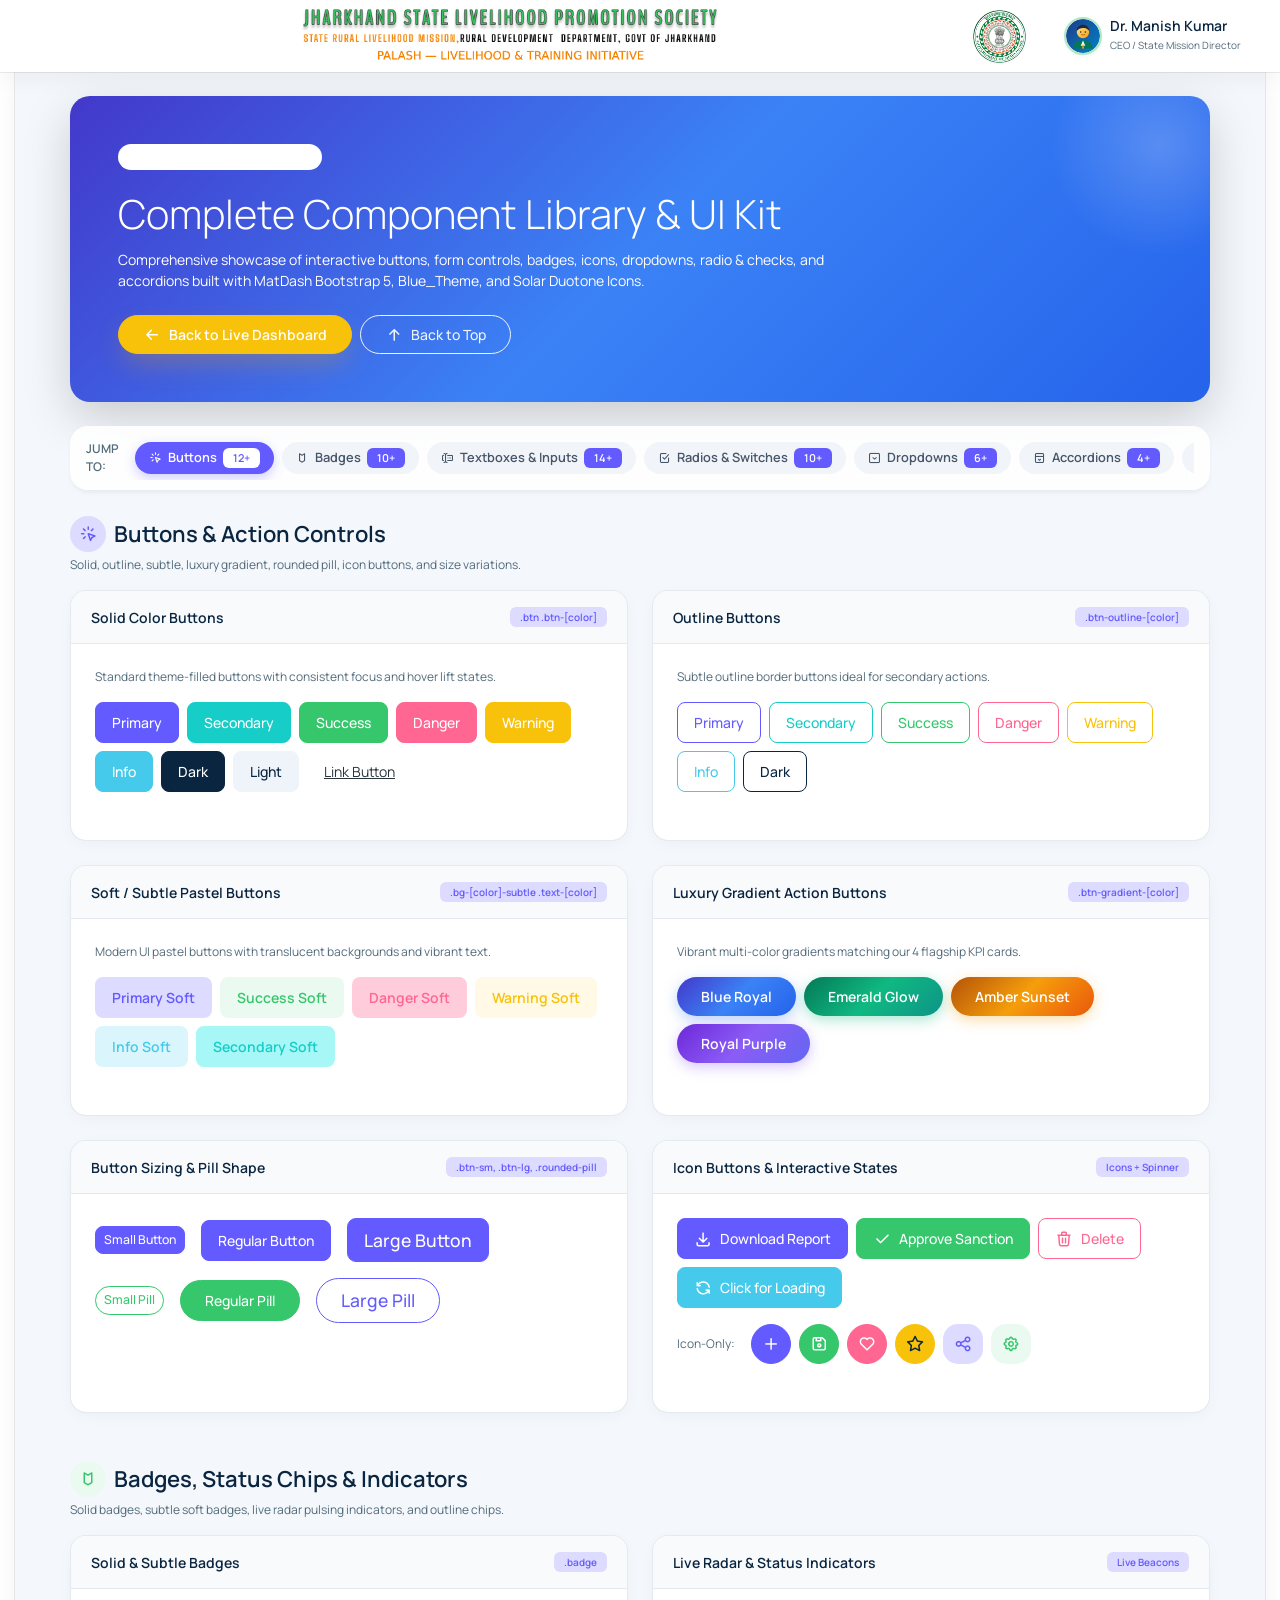
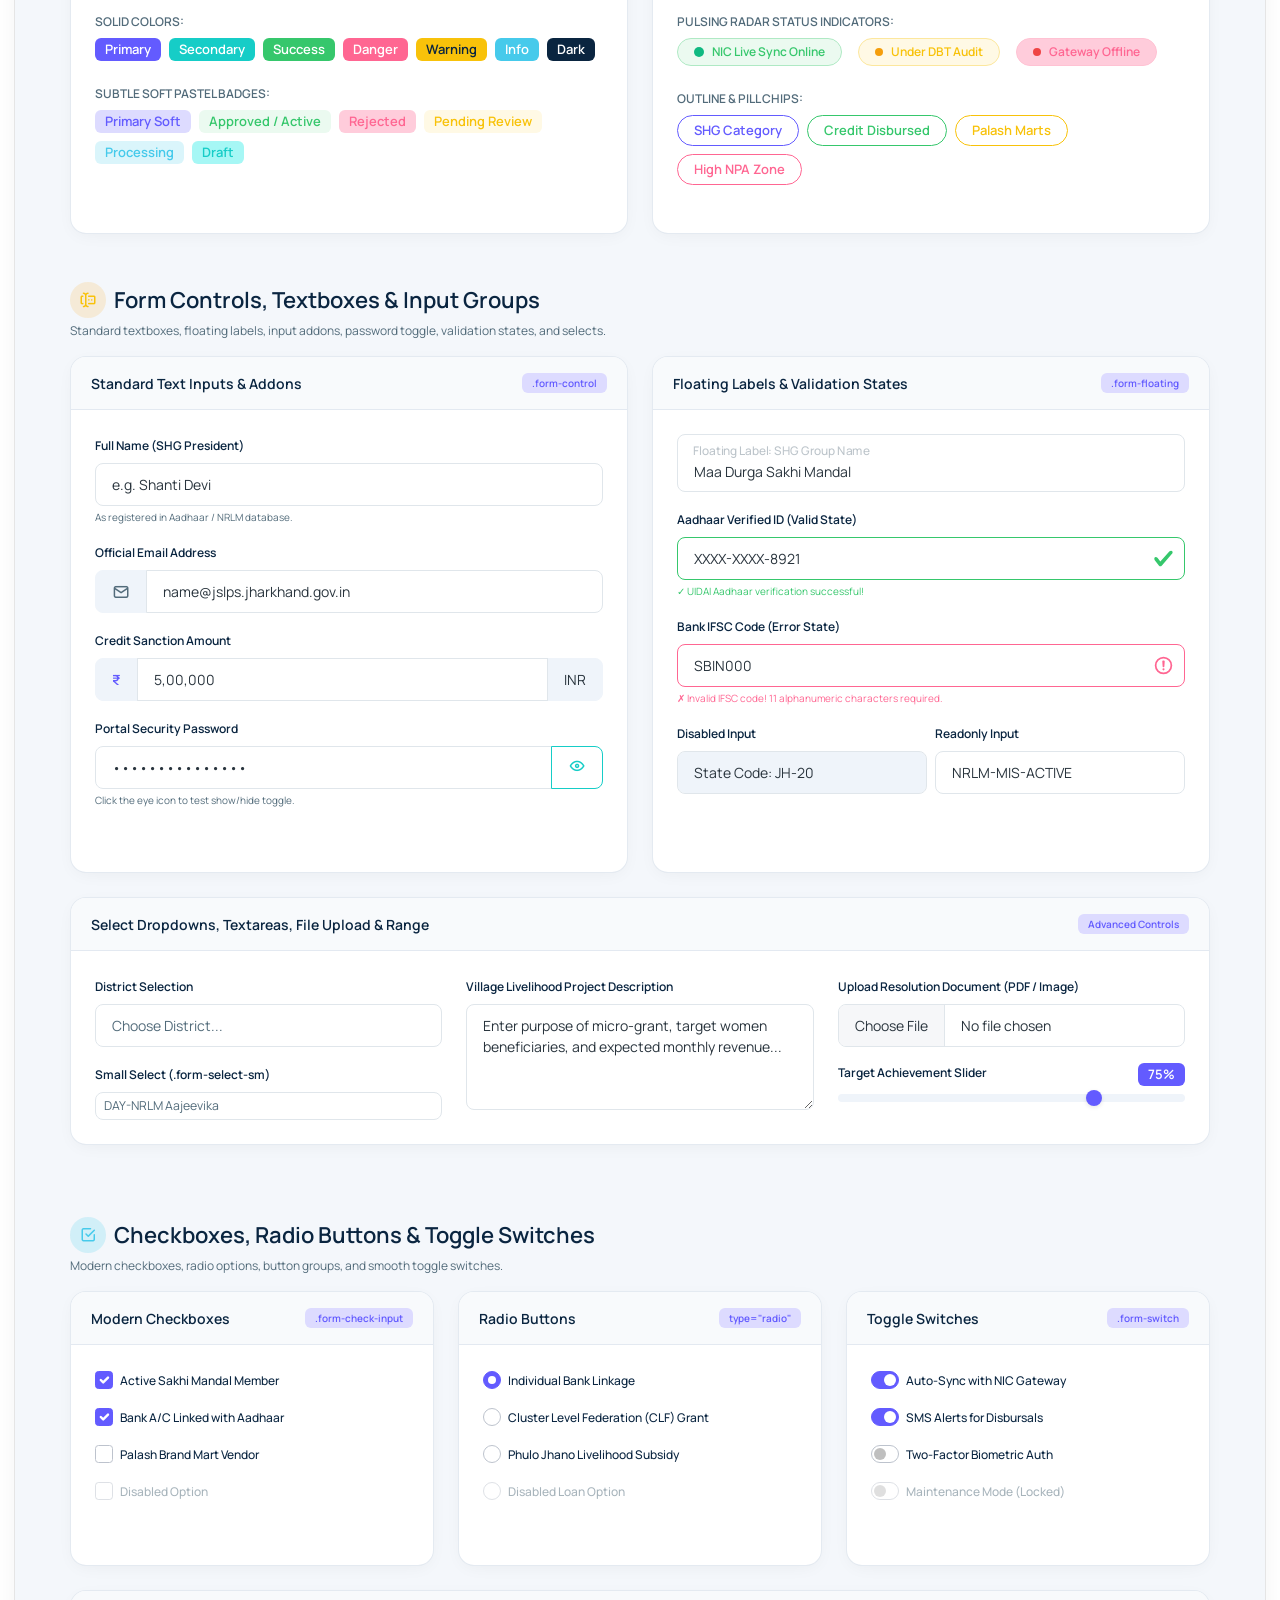
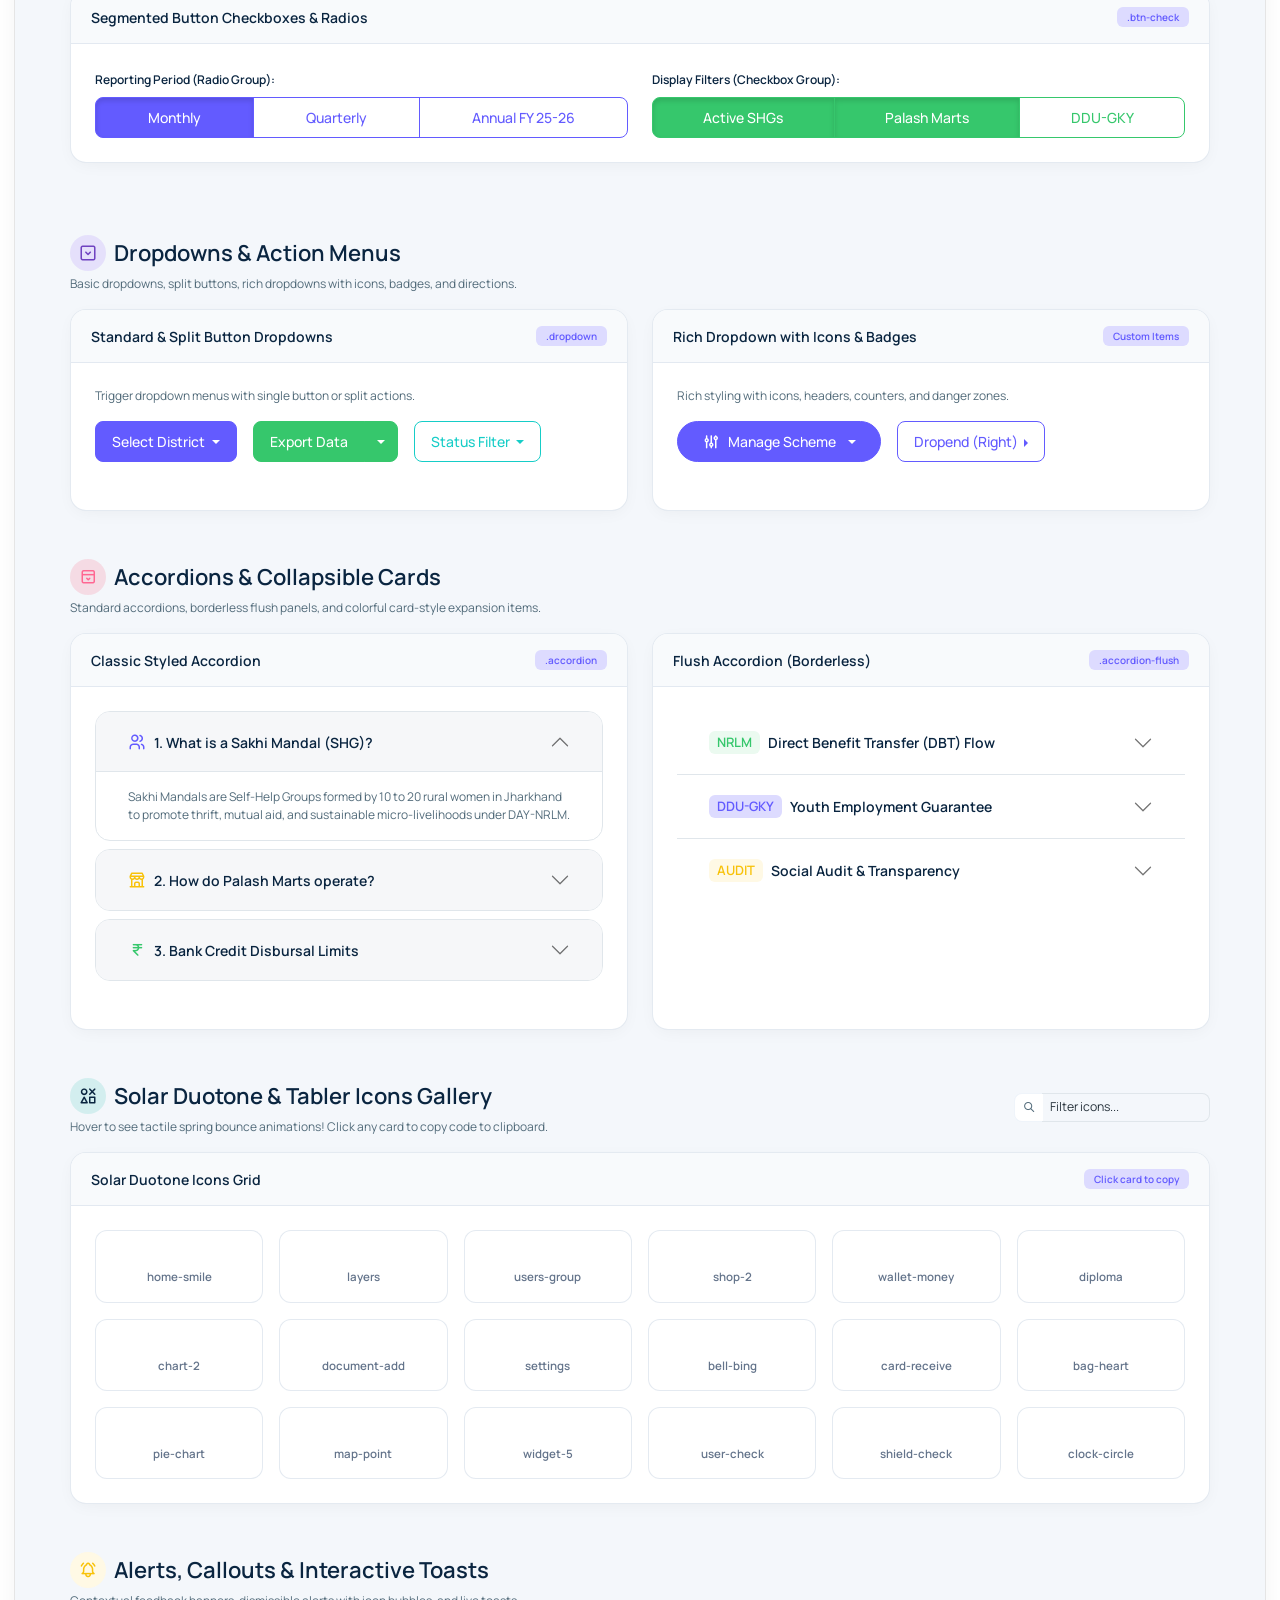
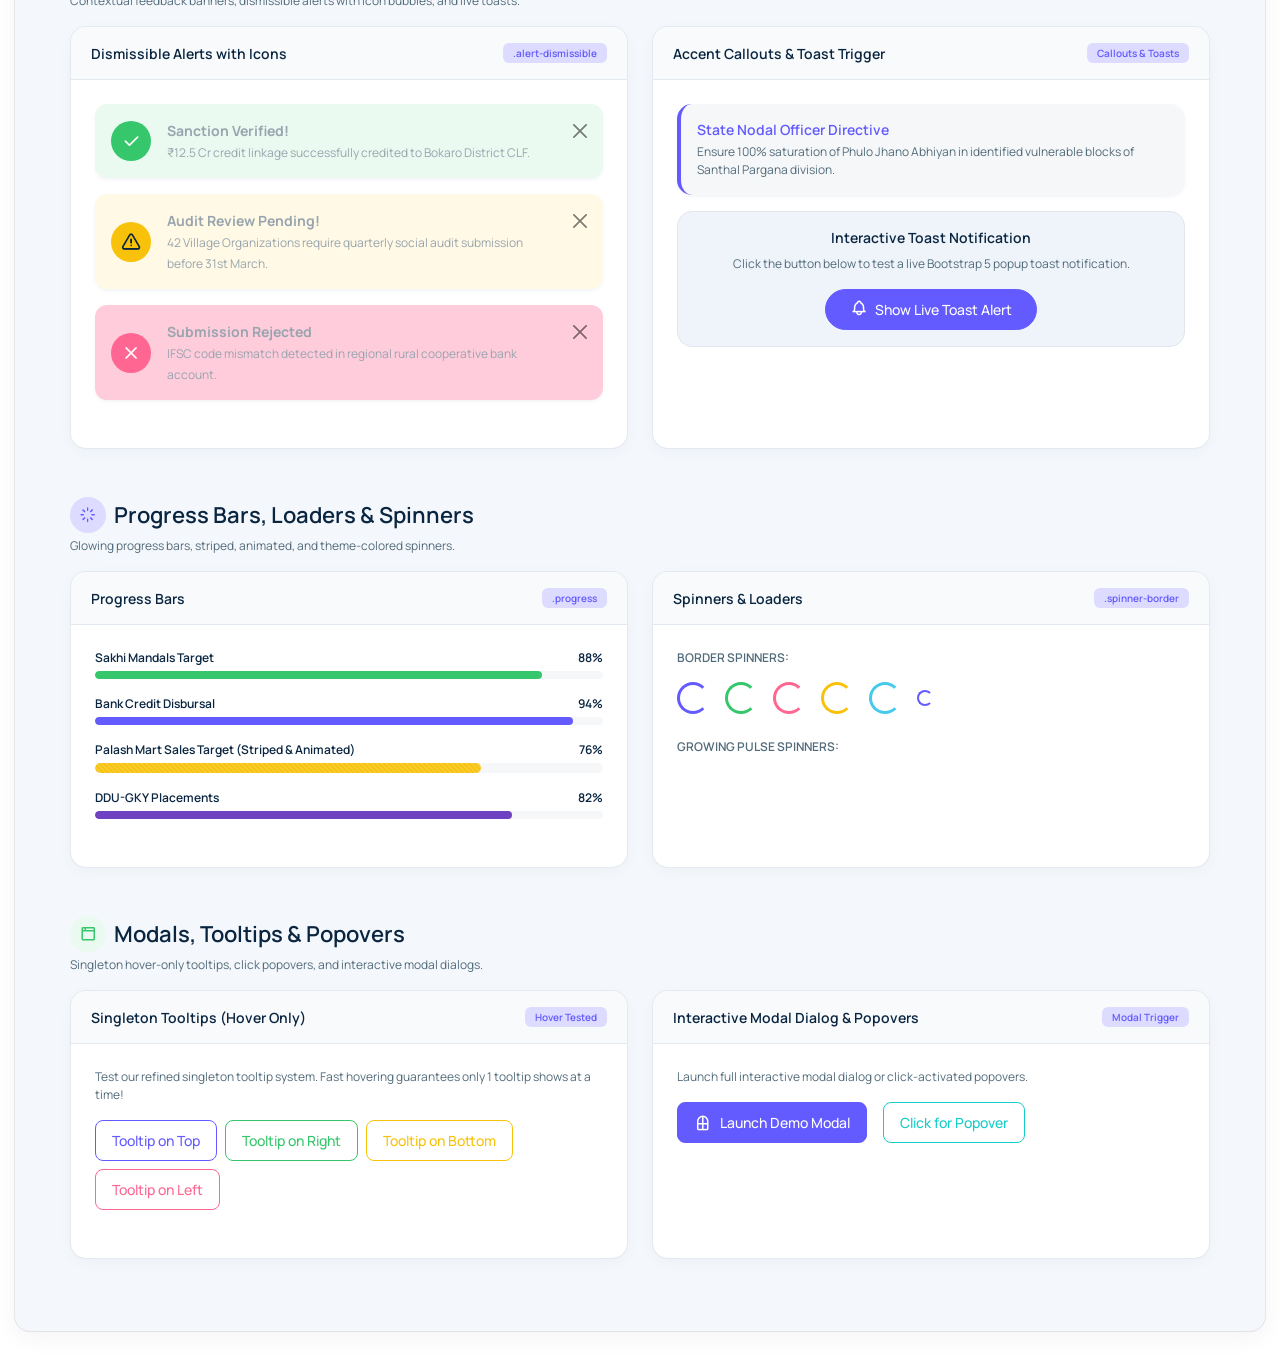
==== uiKit.html @ 3d1a6e76 "My Dashboard Design" ====
<!DOCTYPE html>
<html lang="en" dir="ltr" data-bs-theme="light" data-color-theme="Blue_Theme" data-layout="vertical"
  data-boxed-layout="boxed" data-card="shadow">

<head>
  <!-- Required meta tags -->
  <meta charset="UTF-8" />
  <meta http-equiv="X-UA-Compatible" content="IE=edge" />
  <meta name="viewport" content="width=device-width, initial-scale=1.0" />
  <title>JSLPS - UI Kit & Design System | Govt of Jharkhand</title>

  <!-- Favicon icon-->
  <link rel="shortcut icon" type="image/svg+xml" href="assets/images/logos/logo-icon.svg" />
  <link rel="icon" type="image/svg+xml" href="assets/images/logos/logo-icon.svg" />

  <!-- Core Css & Fonts -->
  <link rel="stylesheet" href="assets/css/styles.css" />
  <link rel="stylesheet" href="assets/css/tabler-icons.min.css" />
  <!-- Custom Animations and Advanced Shadow System -->
  <link rel="stylesheet" href="assets/css/custom-animations.css" />

  <style>
    /* In-page styling polish */
    .brand-logo img {
      max-height: 65px;
      transition: transform 0.3s ease;
    }

    .brand-logo:hover img {
      transform: scale(1.03);
    }

    .card {
      transition: transform 0.28s ease, box-shadow 0.28s ease;
    }

    .avatar-sm {
      width: 38px;
      height: 38px;
      border-radius: 50%;
      object-fit: cover;
    }

    .pulse-glow-green {
      box-shadow: 0 0 15px rgba(16, 185, 129, 0.4);
    }

    /* UI Kit Specific Enhancements */
    .uikit-nav-pill {
      font-size: 0.8rem;
      font-weight: 600;
      padding: 6px 14px;
      border-radius: 20px;
      color: #475569;
      background: #f1f5f9;
      text-decoration: none;
      transition: all 0.22s ease;
      display: inline-flex;
      align-items: center;
      gap: 6px;
      white-space: nowrap;
    }

    .uikit-nav-pill:hover,
    .uikit-nav-pill.active {
      background: var(--bs-primary, #635bff);
      color: #ffffff !important;
      box-shadow: 0 4px 12px rgba(99, 91, 255, 0.3);
    }

    .uikit-nav-pill .badge {
      font-size: 0.68rem;
    }

    .ui-example-card {
      border: 1px solid rgba(226, 232, 240, 0.9);
      border-radius: 16px;
      background: #ffffff;
      box-shadow: 0 4px 18px -4px rgba(15, 23, 42, 0.05);
      margin-bottom: 24px;
      overflow: hidden;
    }

    .ui-example-header {
      padding: 16px 20px;
      background: #f8fafc;
      border-bottom: 1px solid rgba(226, 232, 240, 0.9);
      display: flex;
      align-items: center;
      justify-content: space-between;
    }

    .ui-example-body {
      padding: 24px;
    }

    .ui-preview-box {
      background: #f8fafc;
      border: 1px dashed rgba(203, 213, 225, 0.9);
      border-radius: 12px;
      padding: 20px;
      margin-bottom: 16px;
    }

    .icon-card {
      padding: 16px 12px;
      border-radius: 12px;
      border: 1px solid rgba(226, 232, 240, 0.9);
      background: #ffffff;
      text-align: center;
      transition: all 0.25s ease;
      cursor: pointer;
    }

    .icon-card:hover {
      border-color: var(--bs-primary, #635bff);
      transform: translateY(-3px);
      box-shadow: 0 8px 18px -4px rgba(99, 91, 255, 0.18);
    }

    .icon-card iconify-icon,
    .icon-card i {
      font-size: 28px;
      display: inline-block;
      margin-bottom: 8px;
    }

    .icon-card .icon-title {
      font-size: 0.72rem;
      font-weight: 600;
      color: #64748b;
      white-space: nowrap;
      overflow: hidden;
      text-overflow: ellipsis;
    }

    .round-36 {
      width: 36px;
      height: 36px;
    }

    .round-40 {
      width: 40px;
      height: 40px;
    }

    .round-48 {
      width: 48px;
      height: 48px;
    }

    .sticky-uikit-nav {
      position: sticky;
      top: 70px;
      z-index: 95;
      background: rgba(255, 255, 255, 0.88);
      backdrop-filter: blur(12px);
      -webkit-backdrop-filter: blur(12px);
      padding: 10px 0;
      border-bottom: 1px solid rgba(226, 232, 240, 0.8);
      margin-bottom: 25px;
    }

    .btn-gradient-blue {
      background: linear-gradient(135deg, #4338ca 0%, #3b82f6 50%, #2563eb 100%) !important;
      color: #fff !important;
      border: none !important;
      box-shadow: 0 4px 14px rgba(59, 130, 246, 0.35);
    }

    .btn-gradient-blue:hover {
      box-shadow: 0 6px 18px rgba(59, 130, 246, 0.5);
      color: #fff !important;
    }

    .btn-gradient-emerald {
      background: linear-gradient(135deg, #047857 0%, #10b981 50%, #0d9488 100%) !important;
      color: #fff !important;
      border: none !important;
      box-shadow: 0 4px 14px rgba(16, 185, 129, 0.35);
    }

    .btn-gradient-emerald:hover {
      box-shadow: 0 6px 18px rgba(16, 185, 129, 0.5);
      color: #fff !important;
    }

    .btn-gradient-amber {
      background: linear-gradient(135deg, #b45309 0%, #f59e0b 50%, #ea580c 100%) !important;
      color: #fff !important;
      border: none !important;
      box-shadow: 0 4px 14px rgba(245, 158, 11, 0.35);
    }

    .btn-gradient-amber:hover {
      box-shadow: 0 6px 18px rgba(245, 158, 11, 0.5);
      color: #fff !important;
    }

    .btn-gradient-purple {
      background: linear-gradient(135deg, #6d28d9 0%, #8b5cf6 50%, #6366f1 100%) !important;
      color: #fff !important;
      border: none !important;
      box-shadow: 0 4px 14px rgba(139, 92, 246, 0.35);
    }

    .btn-gradient-purple:hover {
      box-shadow: 0 6px 18px rgba(139, 92, 246, 0.5);
      color: #fff !important;
    }
  </style>
</head>

<body>
  <!-- Preloader -->
  <div class="preloader">
    <div class="d-flex flex-column align-items-center justify-content-center h-100">
      <img src="assets/images/logos/logo-icon.svg" alt="JSLPS Loader" width="64" height="64" class="float-icon mb-3" />
      <div class="spinner-border text-success" role="status" style="width: 2.5rem; height: 2.5rem;">
        <span class="visually-hidden">Loading JSLPS UI Kit...</span>
      </div>
      <h6 class="mt-3 fw-bold text-dark letter-spacing-1">JSLPS UI Design System</h6>
      <span class="fs-2 text-muted">Jharkhand State Livelihood Promotion Society</span>
    </div>
  </div>

  <div id="main-wrapper">
    <!-- =============================================== -->
    <!-- Sidebar Start -->
    <!-- =============================================== -->
    <aside class="side-mini-panel with-vertical">
      <div>
        <!-- Start Vertical Layout Sidebar -->
        <div class="iconbar">
          <div>
            <div class="mini-nav">
              <div class="brand-logo d-flex align-items-center justify-content-center">
                <a class="nav-link sidebartoggler" id="headerCollapse" href="javascript:void(0)" title="Toggle Sidebar">
                  <iconify-icon icon="solar:hamburger-menu-line-duotone" class="fs-7 text-primary"></iconify-icon>
                </a>
              </div>
              <ul class="mini-nav-ul" data-simplebar>
                <!-- Dashboards -->
                <li class="mini-nav-item selected" id="mini-1">
                  <a href="javascript:void(0)" data-bs-toggle="tooltip" data-bs-trigger="hover" data-bs-container="body"
                    data-bs-delay='{"show":120,"hide":0}' data-bs-custom-class="custom-tooltip"
                    data-bs-placement="right" data-bs-title="Dashboards & UI Kit">
                    <iconify-icon icon="solar:layers-line-duotone" class="fs-7"></iconify-icon>
                  </a>
                </li>
                <!-- Sakhi Mandal / SHG -->
                <li class="mini-nav-item" id="mini-2">
                  <a href="javascript:void(0)" data-bs-toggle="tooltip" data-bs-trigger="hover" data-bs-container="body"
                    data-bs-delay='{"show":120,"hide":0}' data-bs-custom-class="custom-tooltip"
                    data-bs-placement="right" data-bs-title="Sakhi Mandal & SHGs">
                    <iconify-icon icon="solar:users-group-rounded-line-duotone" class="fs-7"></iconify-icon>
                  </a>
                </li>
                <!-- Livelihoods & Palash -->
                <li class="mini-nav-item" id="mini-3">
                  <a href="javascript:void(0)" data-bs-toggle="tooltip" data-bs-trigger="hover" data-bs-container="body"
                    data-bs-delay='{"show":120,"hide":0}' data-bs-custom-class="custom-tooltip"
                    data-bs-placement="right" data-bs-title="Palash Brand & Enterprise">
                    <iconify-icon icon="solar:shop-2-line-duotone" class="fs-7"></iconify-icon>
                  </a>
                </li>
                <!-- Financial Inclusion & Credit -->
                <li class="mini-nav-item" id="mini-4">
                  <a href="javascript:void(0)" data-bs-toggle="tooltip" data-bs-trigger="hover" data-bs-container="body"
                    data-bs-delay='{"show":120,"hide":0}' data-bs-custom-class="custom-tooltip"
                    data-bs-placement="right" data-bs-title="Micro-Credit & Banking">
                    <iconify-icon icon="solar:wallet-money-line-duotone" class="fs-7"></iconify-icon>
                  </a>
                </li>
                <li>
                  <span class="sidebar-divider lg"></span>
                </li>
                <!-- DDU-GKY Skill Mission -->
                <li class="mini-nav-item" id="mini-5">
                  <a href="javascript:void(0)" data-bs-toggle="tooltip" data-bs-trigger="hover" data-bs-container="body"
                    data-bs-delay='{"show":120,"hide":0}' data-bs-custom-class="custom-tooltip"
                    data-bs-placement="right" data-bs-title="DDU-GKY Skills">
                    <iconify-icon icon="solar:diploma-line-duotone" class="fs-7"></iconify-icon>
                  </a>
                </li>
                <!-- District Analytics -->
                <li class="mini-nav-item" id="mini-6">
                  <a href="javascript:void(0)" data-bs-toggle="tooltip" data-bs-trigger="hover" data-bs-container="body"
                    data-bs-delay='{"show":120,"hide":0}' data-bs-custom-class="custom-tooltip"
                    data-bs-placement="right" data-bs-title="District Analytics">
                    <iconify-icon icon="solar:chart-2-line-duotone" class="fs-7"></iconify-icon>
                  </a>
                </li>
                <!-- Beneficiary Forms -->
                <li class="mini-nav-item" id="mini-7">
                  <a href="javascript:void(0)" data-bs-toggle="tooltip" data-bs-trigger="hover" data-bs-container="body"
                    data-bs-delay='{"show":120,"hide":0}' data-bs-custom-class="custom-tooltip"
                    data-bs-placement="right" data-bs-title="Registrations & Forms">
                    <iconify-icon icon="solar:document-add-line-duotone" class="fs-7"></iconify-icon>
                  </a>
                </li>
                <li>
                  <span class="sidebar-divider lg"></span>
                </li>
                <!-- Settings & Customizer -->
                <li class="mini-nav-item" id="mini-8">
                  <a href="javascript:void(0)" data-bs-toggle="tooltip" data-bs-trigger="hover" data-bs-container="body"
                    data-bs-delay='{"show":120,"hide":0}' data-bs-custom-class="custom-tooltip"
                    data-bs-placement="right" data-bs-title="Appearance Settings" data-bs-target="#offcanvasExample"
                    onclick="const bsOffcanvas = new bootstrap.Offcanvas(document.getElementById('offcanvasExample')); bsOffcanvas.show();">
                    <iconify-icon icon="solar:settings-line-duotone" class="fs-7 text-warning"></iconify-icon>
                  </a>
                </li>
              </ul>
            </div>

            <!-- Submenu Accordion Panel -->
            <div class="sidebarmenu">
              <div class="brand-logo d-flex align-items-center nav-logo ps-4">
                <a href="dashboard.html" class="text-nowrap logo-img d-flex align-items-center gap-2">
                  <img src="assets/images/logos/palash-logo.webp" alt="Palash Jharkhand Logo"
                    style="height: 65px; object-fit: contain;" />
                </a>
              </div>

              <!-- Menu 1: Dashboards & UI Kit -->
              <nav class="sidebar-nav d-block" id="menu-right-mini-1" data-simplebar>
                <ul class="sidebar-menu" id="sidebarnav">
                  <li class="nav-small-cap">
                    <span class="hide-menu">JSLPS Dashboards</span>
                  </li>
                  <li class="sidebar-item">
                    <a class="sidebar-link" href="dashboard.html" aria-expanded="false">
                      <iconify-icon icon="solar:home-smile-angle-line-duotone"
                        class="fs-6 me-2 menu-icon-indigo"></iconify-icon>
                      <span class="hide-menu">State Overview</span>
                    </a>
                  </li>
                  <li class="sidebar-item">
                    <a class="sidebar-link active" href="uiKit.html" aria-expanded="false">
                      <iconify-icon icon="solar:widget-5-line-duotone"
                        class="fs-6 me-2 menu-icon-purple"></iconify-icon>
                      <span class="hide-menu">UI Kit & Components</span>
                    </a>
                  </li>
                  <li><span class="sidebar-divider"></span></li>
                  <li class="nav-small-cap"><span class="hide-menu">UI Kit Sections</span></li>
                  <li class="sidebar-item"><a class="sidebar-link" href="#ui-buttons"><i
                        class="ti ti-click me-2 fs-5 menu-icon-indigo"></i>Buttons & Actions</a></li>
                  <li class="sidebar-item"><a class="sidebar-link" href="#ui-badges"><i
                        class="ti ti-badge me-2 fs-5 menu-icon-emerald"></i>Badges & Chips</a></li>
                  <li class="sidebar-item"><a class="sidebar-link" href="#ui-forms"><i
                        class="ti ti-forms me-2 fs-5 menu-icon-amber"></i>Form Controls & Inputs</a></li>
                  <li class="sidebar-item"><a class="sidebar-link" href="#ui-checks"><i
                        class="ti ti-checkbox me-2 fs-5 menu-icon-cyan"></i>Radios & Checkboxes</a></li>
                  <li class="sidebar-item"><a class="sidebar-link" href="#ui-dropdowns"><i
                        class="ti ti-select me-2 fs-5 menu-icon-purple"></i>Dropdowns & Menus</a></li>
                  <li class="sidebar-item"><a class="sidebar-link" href="#ui-accordions"><i
                        class="ti ti-layout-navbar-expand me-2 fs-5 menu-icon-rose"></i>Accordions & Collapse</a></li>
                  <li class="sidebar-item"><a class="sidebar-link" href="#ui-icons"><i
                        class="ti ti-icons me-2 fs-5 menu-icon-teal"></i>Solar & Tabler Icons</a></li>
                  <li class="sidebar-item"><a class="sidebar-link" href="#ui-alerts"><i
                        class="ti ti-bell-ringing me-2 fs-5 menu-icon-orange"></i>Alerts & Modals</a></li>
                </ul>
              </nav>

              <!-- Menu 2: Sakhi Mandal -->
              <nav class="sidebar-nav" id="menu-right-mini-2" data-simplebar>
                <ul class="sidebar-menu">
                  <li class="nav-small-cap"><span class="hide-menu">Sakhi Mandal (SHG)</span></li>
                  <li class="sidebar-item"><a class="sidebar-link" href="dashboard.html"><i
                        class="ti ti-users me-2 fs-5 menu-icon-emerald"></i>SHG Directory</a></li>
                  <li class="sidebar-item"><a class="sidebar-link" href="dashboard.html"><i
                        class="ti ti-building-community me-2 fs-5 menu-icon-indigo"></i>Village Org (VO)</a></li>
                  <li class="sidebar-item"><a class="sidebar-link" href="dashboard.html"><i
                        class="ti ti-sitemap me-2 fs-5 menu-icon-purple"></i>Cluster Fed (CLF)</a></li>
                </ul>
              </nav>

              <!-- Menu 3: Palash Brand -->
              <nav class="sidebar-nav" id="menu-right-mini-3" data-simplebar>
                <ul class="sidebar-menu">
                  <li class="nav-small-cap"><span class="hide-menu">Palash Brand</span></li>
                  <li class="sidebar-item"><a class="sidebar-link" href="dashboard.html"><i
                        class="ti ti-building-store me-2 fs-5 menu-icon-amber"></i>Store Outlets</a></li>
                  <li class="sidebar-item"><a class="sidebar-link" href="dashboard.html"><i
                        class="ti ti-box-seam me-2 fs-5 menu-icon-orange"></i>Product Catalog</a></li>
                </ul>
              </nav>

              <!-- Menu 4: Financial Inclusion -->
              <nav class="sidebar-nav" id="menu-right-mini-4" data-simplebar>
                <ul class="sidebar-menu">
                  <li class="nav-small-cap"><span class="hide-menu">Credit Linkage</span></li>
                  <li class="sidebar-item"><a class="sidebar-link" href="dashboard.html"><i
                        class="ti ti-receipt-2 me-2 fs-5 menu-icon-cyan"></i>Sanction Orders</a></li>
                  <li class="sidebar-item"><a class="sidebar-link" href="dashboard.html"><i
                        class="ti ti-arrows-diff me-2 fs-5 menu-icon-purple"></i>Bank Reconciliation</a></li>
                </ul>
              </nav>

              <!-- Menu 5: Skills -->
              <nav class="sidebar-nav" id="menu-right-mini-5" data-simplebar>
                <ul class="sidebar-menu">
                  <li class="nav-small-cap"><span class="hide-menu">DDU-GKY Skills</span></li>
                  <li class="sidebar-item"><a class="sidebar-link" href="dashboard.html"><i
                        class="ti ti-school me-2 fs-5 menu-icon-purple"></i>Training Centers</a></li>
                  <li class="sidebar-item"><a class="sidebar-link" href="dashboard.html"><i
                        class="ti ti-briefcase me-2 fs-5 menu-icon-emerald"></i>Youth Placements</a></li>
                </ul>
              </nav>

              <!-- Menu 6: District Analytics -->
              <nav class="sidebar-nav" id="menu-right-mini-6" data-simplebar>
                <ul class="sidebar-menu">
                  <li class="nav-small-cap"><span class="hide-menu">Districts & GIS</span></li>
                  <li class="sidebar-item"><a class="sidebar-link" href="dashboard.html"><i
                        class="ti ti-map-2 me-2 fs-5 menu-icon-rose"></i>District Heatmap</a></li>
                  <li class="sidebar-item"><a class="sidebar-link" href="dashboard.html"><i
                        class="ti ti-chart-dots me-2 fs-5 menu-icon-indigo"></i>Ranking Index</a></li>
                </ul>
              </nav>

              <!-- Menu 7: Forms -->
              <nav class="sidebar-nav" id="menu-right-mini-7" data-simplebar>
                <ul class="sidebar-menu">
                  <li class="nav-small-cap"><span class="hide-menu">Beneficiary Forms</span></li>
                  <li class="sidebar-item"><a class="sidebar-link" href="dashboard.html"><i
                        class="ti ti-user-plus me-2 fs-5 menu-icon-teal"></i>New SHG Entry</a></li>
                  <li class="sidebar-item"><a class="sidebar-link" href="dashboard.html"><i
                        class="ti ti-file-certificate me-2 fs-5 menu-icon-cyan"></i>Subsidy Claim</a></li>
                </ul>
              </nav>
            </div>
          </div>
        </div>
      </div>
    </aside>
    <!-- Sidebar End -->

    <!-- =============================================== -->
    <!-- Page Wrapper -->
    <!-- =============================================== -->
    <div class="page-wrapper">
      <!-- Topbar Header Start -->
      <header class="topbar">
        <div class="with-vertical">
          <nav class="navbar navbar-expand-lg p-0 d-flex align-items-center justify-content-between w-100">
            <!-- Left: Mobile Sidebar Toggler -->
            <ul class="navbar-nav align-items-center flex-row">
              <li class="nav-item d-flex d-xl-none">
                <a class="nav-link nav-icon-hover-bg rounded-circle sidebartoggler" id="headerCollapseMobile"
                  href="javascript:void(0)">
                  <iconify-icon icon="solar:hamburger-menu-line-duotone" class="fs-6"></iconify-icon>
                </a>
              </li>
            </ul>

            <!-- Middle: JSLPS Official Banner Title -->
            <div class="d-flex align-items-center justify-content-center flex-grow-1 px-3 text-center">
              <img src="assets/images/logos/header-title.png"
                alt="Jharkhand State Livelihood Promotion Society - Palash" class="d-none d-md-block"
                style="height: 65px; max-width: 100%; object-fit: contain;" />
              <div class="d-md-none text-center lh-1">
                <span class="fs-3 fw-bold text-success d-block">JSLPS JHARKHAND</span>
                <span class="fs-1 text-muted">Livelihood Promotion Society</span>
              </div>
            </div>

            <!-- Right: Govt of Jharkhand Emblem & User Profile -->
            <ul class="navbar-nav flex-row ms-auto align-items-center gap-3">
              <!-- Government of Jharkhand Emblem -->
              <li class="nav-item d-flex align-items-center gap-2">
                <img src="assets/images/logos/jharkhand-logo.png" alt="Government of Jharkhand" height="65" width="65"
                  style="object-fit: contain;" />
                <div class="d-none d-xxl-block text-start lh-1">
                  <div class="fs-2 fw-bold text-dark">झारखण्ड सरकार</div>
                  <span class="fs-1 text-muted">Govt. of Jharkhand</span>
                </div>
              </li>

              <!-- Profile Dropdown -->
              <li class="nav-item dropdown">
                <a class="nav-link" href="javascript:void(0)" id="profileDrop" data-bs-toggle="dropdown"
                  aria-expanded="false">
                  <div class="d-flex align-items-center gap-2 lh-base">
                    <img src="assets/images/profile/user-1.svg"
                      class="rounded-circle shadow-sm border border-2 border-success-subtle" width="38" height="38"
                      alt="Profile" />
                    <div class="d-none d-lg-block text-start">
                      <div class="fs-3 fw-bold text-dark lh-1">Dr. Manish Kumar</div>
                      <span class="fs-1 text-muted">CEO / State Mission Director</span>
                    </div>
                    <iconify-icon icon="solar:alt-arrow-down-bold" class="fs-2 text-muted"></iconify-icon>
                  </div>
                </a>
                <div
                  class="dropdown-menu profile-dropdown dropdown-menu-end dropdown-menu-animate-up shadow-lg border-0 rounded-4"
                  aria-labelledby="profileDrop" style="min-width: 260px;">
                  <div class="p-3 border-bottom bg-light-subtle rounded-top-4">
                    <div class="d-flex align-items-center gap-3">
                      <img src="assets/images/profile/user-1.svg" class="rounded-circle shadow" width="52" height="52"
                        alt="Avatar" />
                      <div>
                        <h6 class="mb-0 fs-3 fw-bold">Dr. Manish Kumar, IAS</h6>
                        <span class="badge bg-success-subtle text-success fs-1">Nodal Officer</span>
                        <p class="mb-0 fs-1 text-muted">jslps.jharkhand@gov.in</p>
                      </div>
                    </div>
                  </div>
                  <div class="p-2">
                    <a href="dashboard.html" class="dropdown-item py-2 px-3 rounded-2 d-flex align-items-center gap-2">
                      <i class="ti ti-dashboard fs-5 text-primary"></i>
                      <span>State Mission Dashboard</span>
                    </a>
                    <a href="uiKit.html" class="dropdown-item py-2 px-3 rounded-2 d-flex align-items-center gap-2">
                      <i class="ti ti-palette fs-5 text-purple"></i>
                      <span>UI Kit & Components</span>
                    </a>
                    <a href="javascript:void(0)"
                      class="dropdown-item py-2 px-3 rounded-2 d-flex align-items-center gap-2"
                      data-bs-toggle="offcanvas" data-bs-target="#offcanvasExample">
                      <i class="ti ti-adjustments fs-5 text-warning"></i>
                      <span>Theme & Layout Settings</span>
                    </a>
                    <div class="dropdown-divider my-2"></div>
                    <a href="javascript:void(0)"
                      class="dropdown-item py-2 px-3 rounded-2 d-flex align-items-center gap-2 text-danger">
                      <i class="ti ti-logout fs-5"></i>
                      <span>Sign Out of Portal</span>
                    </a>
                  </div>
                </div>
              </li>
            </ul>
          </nav>
        </div>
      </header>
      <!-- Topbar Header End -->

      <!-- =============================================== -->
      <!-- Main Body Container -->
      <!-- =============================================== -->
      <div class="body-wrapper">
        <div class="container-fluid py-4">

          <!-- ------------------------------------------------------------- -->
          <!-- HERO HEADER FOR UI KIT                                        -->
          <!-- ------------------------------------------------------------- -->
          <div class="card bg-primary text-white border-0 shadow-lg mb-4 overflow-hidden position-relative"
            style="background: linear-gradient(135deg, #4338ca 0%, #3b82f6 50%, #2563eb 100%) !important; border-radius: 20px;">
            <div class="position-absolute"
              style="top: -60px; right: -60px; width: 220px; height: 220px; background: radial-gradient(circle, rgba(255,255,255,0.2) 0%, transparent 70%); border-radius: 50%;">
            </div>
            <div class="card-body p-4 p-md-5 position-relative z-1">
              <div class="d-inline-flex align-items-center gap-2 px-3 py-1 bg-white bg-opacity-20 rounded-pill mb-3">
                <i class="ti ti-palette fs-4"></i>
                <span class="fs-2 text-white fw-bold">JSLPS Design System v2.0</span>
              </div>
              <h2 class="display-6 fw-extrabold text-white mb-2">Complete Component Library & UI Kit</h2>
              <p class="fs-3 text-white text-opacity-90 mb-4" style="max-width: 720px;">
                Comprehensive showcase of interactive buttons, form controls, badges, icons, dropdowns, radio & checks,
                and accordions built with MatDash Bootstrap 5, Blue_Theme, and Solar Duotone Icons.
              </p>
              <div class="d-flex flex-wrap gap-2">
                <a href="dashboard.html"
                  class="btn btn-warning fw-bold px-4 py-2 rounded-pill shadow-glow-amber d-flex align-items-center gap-2">
                  <i class="ti ti-arrow-left fs-5"></i>
                  <span>Back to Live Dashboard</span>
                </a>
                <button class="btn btn-outline-light px-4 py-2 rounded-pill d-flex align-items-center gap-2"
                  onclick="window.scrollTo({top: 0, behavior: 'smooth'})">
                  <i class="ti ti-arrow-up fs-5"></i>
                  <span>Back to Top</span>
                </button>
              </div>
            </div>
          </div>

          <!-- ------------------------------------------------------------- -->
          <!-- QUICK JUMP NAVIGATION PILLS (STICKY SUB-BAR)                  -->
          <!-- ------------------------------------------------------------- -->
          <div class="sticky-uikit-nav rounded-4 px-3 shadow-sm">
            <div class="d-flex align-items-center gap-2 overflow-auto py-1" style="scrollbar-width: thin;">
              <span class="fs-2 fw-bold text-muted text-uppercase me-2 d-none d-lg-inline">Jump To:</span>
              <a href="#ui-buttons" class="uikit-nav-pill active"><i class="ti ti-click"></i> Buttons <span
                  class="badge bg-white text-primary">12+</span></a>
              <a href="#ui-badges" class="uikit-nav-pill"><i class="ti ti-badge"></i> Badges <span
                  class="badge bg-primary text-white">10+</span></a>
              <a href="#ui-forms" class="uikit-nav-pill"><i class="ti ti-forms"></i> Textboxes & Inputs <span
                  class="badge bg-primary text-white">14+</span></a>
              <a href="#ui-checks" class="uikit-nav-pill"><i class="ti ti-checkbox"></i> Radios & Switches <span
                  class="badge bg-primary text-white">10+</span></a>
              <a href="#ui-dropdowns" class="uikit-nav-pill"><i class="ti ti-select"></i> Dropdowns <span
                  class="badge bg-primary text-white">6+</span></a>
              <a href="#ui-accordions" class="uikit-nav-pill"><i class="ti ti-layout-navbar-expand"></i> Accordions
                <span class="badge bg-primary text-white">4+</span></a>
              <a href="#ui-icons" class="uikit-nav-pill"><i class="ti ti-icons"></i> Icons Gallery <span
                  class="badge bg-primary text-white">48+</span></a>
              <a href="#ui-alerts" class="uikit-nav-pill"><i class="ti ti-bell-ringing"></i> Alerts & Cards</a>
              <a href="#ui-progress" class="uikit-nav-pill"><i class="ti ti-loader"></i> Progress & Spinners</a>
              <a href="#ui-modals" class="uikit-nav-pill"><i class="ti ti-browser"></i> Modals & Tooltips</a>
            </div>
          </div>

          <!-- ============================================================= -->
          <!-- 1. BUTTONS & ACTIONS SECTION                                  -->
          <!-- ============================================================= -->
          <section id="ui-buttons" class="mb-5">
            <div class="d-flex align-items-center justify-content-between mb-3">
              <div>
                <h4 class="fw-bold text-dark mb-1 d-flex align-items-center gap-2">
                  <span
                    class="round-36 bg-primary-subtle text-primary rounded-circle d-flex align-items-center justify-content-center"><i
                      class="ti ti-click fs-5"></i></span>
                  Buttons & Action Controls
                </h4>
                <p class="fs-2 text-muted mb-0">Solid, outline, subtle, luxury gradient, rounded pill, icon buttons, and
                  size variations.</p>
              </div>
            </div>

            <div class="row g-4">
              <!-- Solid Theme Buttons -->
              <div class="col-lg-6">
                <div class="ui-example-card h-100">
                  <div class="ui-example-header">
                    <h6 class="mb-0 fw-bold fs-3 text-dark">Solid Color Buttons</h6>
                    <span class="badge bg-primary-subtle text-primary fs-1">.btn .btn-[color]</span>
                  </div>
                  <div class="ui-example-body">
                    <p class="fs-2 text-muted mb-3">Standard theme-filled buttons with consistent focus and hover lift
                      states.</p>
                    <div class="d-flex flex-wrap gap-2">
                      <button type="button" class="btn btn-primary">Primary</button>
                      <button type="button" class="btn btn-secondary">Secondary</button>
                      <button type="button" class="btn btn-success">Success</button>
                      <button type="button" class="btn btn-danger">Danger</button>
                      <button type="button" class="btn btn-warning">Warning</button>
                      <button type="button" class="btn btn-info">Info</button>
                      <button type="button" class="btn btn-dark">Dark</button>
                      <button type="button" class="btn btn-light text-dark">Light</button>
                      <button type="button" class="btn btn-link">Link Button</button>
                    </div>
                  </div>
                </div>
              </div>

              <!-- Outline Buttons -->
              <div class="col-lg-6">
                <div class="ui-example-card h-100">
                  <div class="ui-example-header">
                    <h6 class="mb-0 fw-bold fs-3 text-dark">Outline Buttons</h6>
                    <span class="badge bg-primary-subtle text-primary fs-1">.btn-outline-[color]</span>
                  </div>
                  <div class="ui-example-body">
                    <p class="fs-2 text-muted mb-3">Subtle outline border buttons ideal for secondary actions.</p>
                    <div class="d-flex flex-wrap gap-2">
                      <button type="button" class="btn btn-outline-primary">Primary</button>
                      <button type="button" class="btn btn-outline-secondary">Secondary</button>
                      <button type="button" class="btn btn-outline-success">Success</button>
                      <button type="button" class="btn btn-outline-danger">Danger</button>
                      <button type="button" class="btn btn-outline-warning">Warning</button>
                      <button type="button" class="btn btn-outline-info">Info</button>
                      <button type="button" class="btn btn-outline-dark">Dark</button>
                    </div>
                  </div>
                </div>
              </div>

              <!-- Soft / Subtle Buttons -->
              <div class="col-lg-6">
                <div class="ui-example-card h-100">
                  <div class="ui-example-header">
                    <h6 class="mb-0 fw-bold fs-3 text-dark">Soft / Subtle Pastel Buttons</h6>
                    <span class="badge bg-primary-subtle text-primary fs-1">.bg-[color]-subtle .text-[color]</span>
                  </div>
                  <div class="ui-example-body">
                    <p class="fs-2 text-muted mb-3">Modern UI pastel buttons with translucent backgrounds and vibrant
                      text.</p>
                    <div class="d-flex flex-wrap gap-2">
                      <button type="button" class="btn bg-primary-subtle text-primary fw-semibold">Primary Soft</button>
                      <button type="button" class="btn bg-success-subtle text-success fw-semibold">Success Soft</button>
                      <button type="button" class="btn bg-danger-subtle text-danger fw-semibold">Danger Soft</button>
                      <button type="button" class="btn bg-warning-subtle text-warning fw-semibold">Warning Soft</button>
                      <button type="button" class="btn bg-info-subtle text-info fw-semibold">Info Soft</button>
                      <button type="button" class="btn bg-secondary-subtle text-secondary fw-semibold">Secondary
                        Soft</button>
                    </div>
                  </div>
                </div>
              </div>

              <!-- Luxury Gradient Buttons -->
              <div class="col-lg-6">
                <div class="ui-example-card h-100">
                  <div class="ui-example-header">
                    <h6 class="mb-0 fw-bold fs-3 text-dark">Luxury Gradient Action Buttons</h6>
                    <span class="badge bg-primary-subtle text-primary fs-1">.btn-gradient-[color]</span>
                  </div>
                  <div class="ui-example-body">
                    <p class="fs-2 text-muted mb-3">Vibrant multi-color gradients matching our 4 flagship KPI cards.</p>
                    <div class="d-flex flex-wrap gap-2">
                      <button type="button" class="btn btn-gradient-blue fw-bold rounded-pill px-4">Blue Royal</button>
                      <button type="button" class="btn btn-gradient-emerald fw-bold rounded-pill px-4">Emerald
                        Glow</button>
                      <button type="button" class="btn btn-gradient-amber fw-bold rounded-pill px-4">Amber
                        Sunset</button>
                      <button type="button" class="btn btn-gradient-purple fw-bold rounded-pill px-4">Royal
                        Purple</button>
                    </div>
                  </div>
                </div>
              </div>

              <!-- Button Sizes & Pill Styles -->
              <div class="col-lg-6">
                <div class="ui-example-card h-100">
                  <div class="ui-example-header">
                    <h6 class="mb-0 fw-bold fs-3 text-dark">Button Sizing & Pill Shape</h6>
                    <span class="badge bg-primary-subtle text-primary fs-1">.btn-sm, .btn-lg, .rounded-pill</span>
                  </div>
                  <div class="ui-example-body">
                    <div class="d-flex align-items-center flex-wrap gap-3 mb-3">
                      <button type="button" class="btn btn-sm btn-primary">Small Button</button>
                      <button type="button" class="btn btn-primary">Regular Button</button>
                      <button type="button" class="btn btn-lg btn-primary">Large Button</button>
                    </div>
                    <div class="d-flex align-items-center flex-wrap gap-3">
                      <button type="button" class="btn btn-sm btn-outline-success rounded-pill">Small Pill</button>
                      <button type="button" class="btn btn-success rounded-pill px-4">Regular Pill</button>
                      <button type="button" class="btn btn-lg btn-outline-primary rounded-pill px-4">Large Pill</button>
                    </div>
                  </div>
                </div>
              </div>

              <!-- Buttons with Icons & Loading State -->
              <div class="col-lg-6">
                <div class="ui-example-card h-100">
                  <div class="ui-example-header">
                    <h6 class="mb-0 fw-bold fs-3 text-dark">Icon Buttons & Interactive States</h6>
                    <span class="badge bg-primary-subtle text-primary fs-1">Icons + Spinner</span>
                  </div>
                  <div class="ui-example-body">
                    <div class="d-flex flex-wrap gap-2 mb-3">
                      <button type="button" class="btn btn-primary d-flex align-items-center gap-2">
                        <i class="ti ti-download fs-5"></i>
                        <span>Download Report</span>
                      </button>
                      <button type="button" class="btn btn-success d-flex align-items-center gap-2">
                        <i class="ti ti-check fs-5"></i>
                        <span>Approve Sanction</span>
                      </button>
                      <button type="button" class="btn btn-outline-danger d-flex align-items-center gap-2">
                        <i class="ti ti-trash fs-5"></i>
                        <span>Delete</span>
                      </button>
                      <button type="button" class="btn btn-info text-white d-flex align-items-center gap-2"
                        id="simLoadingBtn" onclick="simulateLoading(this)">
                        <i class="ti ti-refresh fs-5"></i>
                        <span>Click for Loading</span>
                      </button>
                    </div>
                    <div class="d-flex align-items-center flex-wrap gap-2">
                      <span class="fs-2 text-muted me-2">Icon-Only:</span>
                      <button type="button"
                        class="btn btn-primary rounded-circle round-40 d-flex align-items-center justify-content-center p-0"><i
                          class="ti ti-plus fs-5"></i></button>
                      <button type="button"
                        class="btn btn-success rounded-circle round-40 d-flex align-items-center justify-content-center p-0"><i
                          class="ti ti-device-floppy fs-5"></i></button>
                      <button type="button"
                        class="btn btn-danger rounded-circle round-40 d-flex align-items-center justify-content-center p-0"><i
                          class="ti ti-heart fs-5"></i></button>
                      <button type="button"
                        class="btn btn-warning rounded-circle round-40 d-flex align-items-center justify-content-center p-0"><i
                          class="ti ti-star fs-5 text-dark"></i></button>
                      <button type="button"
                        class="btn bg-primary-subtle text-primary rounded-3 round-40 d-flex align-items-center justify-content-center p-0"><i
                          class="ti ti-share fs-5"></i></button>
                      <button type="button"
                        class="btn bg-success-subtle text-success rounded-3 round-40 d-flex align-items-center justify-content-center p-0"><i
                          class="ti ti-settings fs-5"></i></button>
                    </div>
                  </div>
                </div>
              </div>
            </div>
          </section>

          <!-- ============================================================= -->
          <!-- 2. BADGES, CHIPS & STATUS PILLS                               -->
          <!-- ============================================================= -->
          <section id="ui-badges" class="mb-5">
            <div class="d-flex align-items-center justify-content-between mb-3">
              <div>
                <h4 class="fw-bold text-dark mb-1 d-flex align-items-center gap-2">
                  <span
                    class="round-36 bg-success-subtle text-success rounded-circle d-flex align-items-center justify-content-center"><i
                      class="ti ti-badge fs-5"></i></span>
                  Badges, Status Chips & Indicators
                </h4>
                <p class="fs-2 text-muted mb-0">Solid badges, subtle soft badges, live radar pulsing indicators, and
                  outline chips.</p>
              </div>
            </div>

            <div class="row g-4">
              <!-- Solid & Subtle Badges -->
              <div class="col-lg-6">
                <div class="ui-example-card h-100">
                  <div class="ui-example-header">
                    <h6 class="mb-0 fw-bold fs-3 text-dark">Solid & Subtle Badges</h6>
                    <span class="badge bg-primary-subtle text-primary fs-1">.badge</span>
                  </div>
                  <div class="ui-example-body">
                    <h6 class="fs-2 text-uppercase text-muted fw-bold mb-2">Solid Colors:</h6>
                    <div class="d-flex flex-wrap gap-2 mb-4">
                      <span class="badge bg-primary">Primary</span>
                      <span class="badge bg-secondary">Secondary</span>
                      <span class="badge bg-success">Success</span>
                      <span class="badge bg-danger">Danger</span>
                      <span class="badge bg-warning text-dark">Warning</span>
                      <span class="badge bg-info">Info</span>
                      <span class="badge bg-dark">Dark</span>
                    </div>

                    <h6 class="fs-2 text-uppercase text-muted fw-bold mb-2">Subtle Soft Pastel Badges:</h6>
                    <div class="d-flex flex-wrap gap-2">
                      <span class="badge bg-primary-subtle text-primary">Primary Soft</span>
                      <span class="badge bg-success-subtle text-success">Approved / Active</span>
                      <span class="badge bg-danger-subtle text-danger">Rejected</span>
                      <span class="badge bg-warning-subtle text-warning">Pending Review</span>
                      <span class="badge bg-info-subtle text-info">Processing</span>
                      <span class="badge bg-secondary-subtle text-secondary">Draft</span>
                    </div>
                  </div>
                </div>
              </div>

              <!-- Rounded Pill & Live Radar Status Badges -->
              <div class="col-lg-6">
                <div class="ui-example-card h-100">
                  <div class="ui-example-header">
                    <h6 class="mb-0 fw-bold fs-3 text-dark">Live Radar & Status Indicators</h6>
                    <span class="badge bg-primary-subtle text-primary fs-1">Live Beacons</span>
                  </div>
                  <div class="ui-example-body">
                    <h6 class="fs-2 text-uppercase text-muted fw-bold mb-2">Pulsing Radar Status Indicators:</h6>
                    <div class="d-flex flex-wrap gap-3 mb-4">
                      <div
                        class="d-inline-flex align-items-center gap-2 px-3 py-1 bg-success-subtle text-success rounded-pill border border-success-subtle fs-2 fw-semibold">
                        <span class="radar-live-beacon"></span>
                        <span>NIC Live Sync Online</span>
                      </div>
                      <div
                        class="d-inline-flex align-items-center gap-2 px-3 py-1 bg-warning-subtle text-warning rounded-pill border border-warning-subtle fs-2 fw-semibold">
                        <span
                          style="width: 8px; height: 8px; border-radius: 50%; background: #f59e0b; display: inline-block;"></span>
                        <span>Under DBT Audit</span>
                      </div>
                      <div
                        class="d-inline-flex align-items-center gap-2 px-3 py-1 bg-danger-subtle text-danger rounded-pill border border-danger-subtle fs-2 fw-semibold">
                        <span
                          style="width: 8px; height: 8px; border-radius: 50%; background: #ef4444; display: inline-block;"></span>
                        <span>Gateway Offline</span>
                      </div>
                    </div>

                    <h6 class="fs-2 text-uppercase text-muted fw-bold mb-2">Outline & Pill Chips:</h6>
                    <div class="d-flex flex-wrap gap-2">
                      <span class="badge rounded-pill border border-primary text-primary px-3 py-2">SHG Category</span>
                      <span class="badge rounded-pill border border-success text-success px-3 py-2">Credit
                        Disbursed</span>
                      <span class="badge rounded-pill border border-warning text-warning px-3 py-2">Palash Marts</span>
                      <span class="badge rounded-pill border border-danger text-danger px-3 py-2">High NPA Zone</span>
                    </div>
                  </div>
                </div>
              </div>
            </div>
          </section>

          <!-- ============================================================= -->
          <!-- 3. FORM CONTROLS & TEXTBOXES                                  -->
          <!-- ============================================================= -->
          <section id="ui-forms" class="mb-5">
            <div class="d-flex align-items-center justify-content-between mb-3">
              <div>
                <h4 class="fw-bold text-dark mb-1 d-flex align-items-center gap-2">
                  <span
                    class="round-36 bg-amber-subtle text-warning rounded-circle d-flex align-items-center justify-content-center"
                    style="background: rgba(245, 158, 11, 0.15);"><i class="ti ti-forms fs-5"></i></span>
                  Form Controls, Textboxes & Input Groups
                </h4>
                <p class="fs-2 text-muted mb-0">Standard textboxes, floating labels, input addons, password toggle,
                  validation states, and selects.</p>
              </div>
            </div>

            <div class="row g-4">
              <!-- Standard Textboxes & Input Groups -->
              <div class="col-lg-6">
                <div class="ui-example-card h-100">
                  <div class="ui-example-header">
                    <h6 class="mb-0 fw-bold fs-3 text-dark">Standard Text Inputs & Addons</h6>
                    <span class="badge bg-primary-subtle text-primary fs-1">.form-control</span>
                  </div>
                  <div class="ui-example-body">
                    <!-- Standard Input -->
                    <div class="mb-3">
                      <label class="form-label fs-2 fw-semibold text-dark">Full Name (SHG President)</label>
                      <input type="text" class="form-control" placeholder="e.g. Shanti Devi" />
                      <div class="form-text fs-1 text-muted">As registered in Aadhaar / NRLM database.</div>
                    </div>

                    <!-- Input with Icon Prepend -->
                    <div class="mb-3">
                      <label class="form-label fs-2 fw-semibold text-dark">Official Email Address</label>
                      <div class="input-group">
                        <span class="input-group-text bg-light"><i class="ti ti-mail fs-5 text-muted"></i></span>
                        <input type="email" class="form-control" placeholder="name@jslps.jharkhand.gov.in" />
                      </div>
                    </div>

                    <!-- Input with Currency Addon -->
                    <div class="mb-3">
                      <label class="form-label fs-2 fw-semibold text-dark">Credit Sanction Amount</label>
                      <div class="input-group">
                        <span class="input-group-text bg-light fw-bold text-primary">₹</span>
                        <input type="number" class="form-control" placeholder="5,00,000" />
                        <span class="input-group-text bg-light">INR</span>
                      </div>
                    </div>

                    <!-- Interactive Password Input with Show/Hide -->
                    <div class="mb-3">
                      <label class="form-label fs-2 fw-semibold text-dark">Portal Security Password</label>
                      <div class="input-group">
                        <input type="password" class="form-control" id="uiKitPasswordInput" value="Jslps@2026State" />
                        <button class="btn btn-outline-secondary" type="button" onclick="togglePasswordVisibility()">
                          <i class="ti ti-eye fs-5" id="passwordEyeIcon"></i>
                        </button>
                      </div>
                      <div class="form-text fs-1 text-muted">Click the eye icon to test show/hide toggle.</div>
                    </div>
                  </div>
                </div>
              </div>

              <!-- Floating Labels & Validation States -->
              <div class="col-lg-6">
                <div class="ui-example-card h-100">
                  <div class="ui-example-header">
                    <h6 class="mb-0 fw-bold fs-3 text-dark">Floating Labels & Validation States</h6>
                    <span class="badge bg-primary-subtle text-primary fs-1">.form-floating</span>
                  </div>
                  <div class="ui-example-body">
                    <!-- Floating Labels -->
                    <div class="form-floating mb-3">
                      <input type="text" class="form-control" id="floatingSHG" placeholder="SHG Name"
                        value="Maa Durga Sakhi Mandal" />
                      <label for="floatingSHG">Floating Label: SHG Group Name</label>
                    </div>

                    <!-- Valid State -->
                    <div class="mb-3">
                      <label class="form-label fs-2 fw-semibold text-dark">Aadhaar Verified ID (Valid State)</label>
                      <input type="text" class="form-control is-valid" value="XXXX-XXXX-8921" />
                      <div class="valid-feedback fs-1">✓ UIDAI Aadhaar verification successful!</div>
                    </div>

                    <!-- Invalid State -->
                    <div class="mb-3">
                      <label class="form-label fs-2 fw-semibold text-dark">Bank IFSC Code (Error State)</label>
                      <input type="text" class="form-control is-invalid" value="SBIN000" />
                      <div class="invalid-feedback fs-1">✗ Invalid IFSC code! 11 alphanumeric characters required.</div>
                    </div>

                    <!-- Disabled & Readonly -->
                    <div class="row g-2">
                      <div class="col-sm-6 mb-3">
                        <label class="form-label fs-2 fw-semibold text-dark">Disabled Input</label>
                        <input type="text" class="form-control" value="State Code: JH-20" disabled />
                      </div>
                      <div class="col-sm-6 mb-3">
                        <label class="form-label fs-2 fw-semibold text-dark">Readonly Input</label>
                        <input type="text" class="form-control" value="NRLM-MIS-ACTIVE" readonly />
                      </div>
                    </div>
                  </div>
                </div>
              </div>

              <!-- Selects, Textareas & File Upload -->
              <div class="col-12">
                <div class="ui-example-card">
                  <div class="ui-example-header">
                    <h6 class="mb-0 fw-bold fs-3 text-dark">Select Dropdowns, Textareas, File Upload & Range</h6>
                    <span class="badge bg-primary-subtle text-primary fs-1">Advanced Controls</span>
                  </div>
                  <div class="ui-example-body">
                    <div class="row g-4">
                      <!-- Selects -->
                      <div class="col-md-4">
                        <label class="form-label fs-2 fw-semibold text-dark">District Selection</label>
                        <select class="form-select mb-3">
                          <option selected>Choose District...</option>
                          <option value="1">Ranchi (राँची)</option>
                          <option value="2">Bokaro (बोकारो)</option>
                          <option value="3">Dhanbad (धनबाद)</option>
                          <option value="4">East Singhbhum (पूर्वी सिंहभूम)</option>
                          <option value="5">Dumka (दुमका)</option>
                        </select>

                        <label class="form-label fs-2 fw-semibold text-dark">Small Select (.form-select-sm)</label>
                        <select class="form-select form-select-sm">
                          <option>DAY-NRLM Aajeevika</option>
                          <option>MKSP Agriculture</option>
                          <option>DDU-GKY Skill Mission</option>
                        </select>
                      </div>

                      <!-- Textarea -->
                      <div class="col-md-4">
                        <label class="form-label fs-2 fw-semibold text-dark">Village Livelihood Project
                          Description</label>
                        <textarea class="form-control" rows="4"
                          placeholder="Enter purpose of micro-grant, target women beneficiaries, and expected monthly revenue..."></textarea>
                      </div>

                      <!-- File Upload & Range Slider -->
                      <div class="col-md-4">
                        <label class="form-label fs-2 fw-semibold text-dark">Upload Resolution Document (PDF /
                          Image)</label>
                        <input class="form-control mb-3" type="file" id="formFile" />

                        <div class="d-flex align-items-center justify-content-between">
                          <label class="form-label fs-2 fw-semibold text-dark mb-1">Target Achievement Slider</label>
                          <span class="badge bg-primary text-white" id="sliderValDisplay">75%</span>
                        </div>
                        <input type="range" class="form-range" min="0" max="100" value="75" id="uiKitRangeSlider"
                          oninput="document.getElementById('sliderValDisplay').textContent = this.value + '%'" />
                      </div>
                    </div>
                  </div>
                </div>
              </div>
            </div>
          </section>

          <!-- ============================================================= -->
          <!-- 4. RADIOS, CHECKBOXES & TOGGLE SWITCHES                       -->
          <!-- ============================================================= -->
          <section id="ui-checks" class="mb-5">
            <div class="d-flex align-items-center justify-content-between mb-3">
              <div>
                <h4 class="fw-bold text-dark mb-1 d-flex align-items-center gap-2">
                  <span
                    class="round-36 bg-info-subtle text-info rounded-circle d-flex align-items-center justify-content-center"><i
                      class="ti ti-checkbox fs-5"></i></span>
                  Checkboxes, Radio Buttons & Toggle Switches
                </h4>
                <p class="fs-2 text-muted mb-0">Modern checkboxes, radio options, button groups, and smooth toggle
                  switches.</p>
              </div>
            </div>

            <div class="row g-4">
              <!-- Checkboxes -->
              <div class="col-lg-4">
                <div class="ui-example-card h-100">
                  <div class="ui-example-header">
                    <h6 class="mb-0 fw-bold fs-3 text-dark">Modern Checkboxes</h6>
                    <span class="badge bg-primary-subtle text-primary fs-1">.form-check-input</span>
                  </div>
                  <div class="ui-example-body">
                    <div class="form-check mb-3">
                      <input class="form-check-input" type="checkbox" value="" id="check1" checked />
                      <label class="form-check-label fs-2 text-dark" for="check1">
                        Active Sakhi Mandal Member
                      </label>
                    </div>
                    <div class="form-check mb-3">
                      <input class="form-check-input" type="checkbox" value="" id="check2" checked />
                      <label class="form-check-label fs-2 text-dark" for="check2">
                        Bank A/C Linked with Aadhaar
                      </label>
                    </div>
                    <div class="form-check mb-3">
                      <input class="form-check-input" type="checkbox" value="" id="check3" />
                      <label class="form-check-label fs-2 text-dark" for="check3">
                        Palash Brand Mart Vendor
                      </label>
                    </div>
                    <div class="form-check mb-3">
                      <input class="form-check-input" type="checkbox" value="" id="check4" disabled />
                      <label class="form-check-label fs-2 text-muted" for="check4">
                        Disabled Option
                      </label>
                    </div>
                  </div>
                </div>
              </div>

              <!-- Radio Buttons -->
              <div class="col-lg-4">
                <div class="ui-example-card h-100">
                  <div class="ui-example-header">
                    <h6 class="mb-0 fw-bold fs-3 text-dark">Radio Buttons</h6>
                    <span class="badge bg-primary-subtle text-primary fs-1">type="radio"</span>
                  </div>
                  <div class="ui-example-body">
                    <div class="form-check mb-3">
                      <input class="form-check-input" type="radio" name="flexRadioDefault" id="radio1" checked />
                      <label class="form-check-label fs-2 text-dark" for="radio1">
                        Individual Bank Linkage
                      </label>
                    </div>
                    <div class="form-check mb-3">
                      <input class="form-check-input" type="radio" name="flexRadioDefault" id="radio2" />
                      <label class="form-check-label fs-2 text-dark" for="radio2">
                        Cluster Level Federation (CLF) Grant
                      </label>
                    </div>
                    <div class="form-check mb-3">
                      <input class="form-check-input" type="radio" name="flexRadioDefault" id="radio3" />
                      <label class="form-check-label fs-2 text-dark" for="radio3">
                        Phulo Jhano Livelihood Subsidy
                      </label>
                    </div>
                    <div class="form-check mb-3">
                      <input class="form-check-input" type="radio" name="flexRadioDefault" id="radio4" disabled />
                      <label class="form-check-label fs-2 text-muted" for="radio4">
                        Disabled Loan Option
                      </label>
                    </div>
                  </div>
                </div>
              </div>

              <!-- Toggle Switches -->
              <div class="col-lg-4">
                <div class="ui-example-card h-100">
                  <div class="ui-example-header">
                    <h6 class="mb-0 fw-bold fs-3 text-dark">Toggle Switches</h6>
                    <span class="badge bg-primary-subtle text-primary fs-1">.form-switch</span>
                  </div>
                  <div class="ui-example-body">
                    <div class="form-check form-switch mb-3">
                      <input class="form-check-input" type="checkbox" role="switch" id="switch1" checked />
                      <label class="form-check-label fs-2 text-dark" for="switch1">
                        Auto-Sync with NIC Gateway
                      </label>
                    </div>
                    <div class="form-check form-switch mb-3">
                      <input class="form-check-input" type="checkbox" role="switch" id="switch2" checked />
                      <label class="form-check-label fs-2 text-dark" for="switch2">
                        SMS Alerts for Disbursals
                      </label>
                    </div>
                    <div class="form-check form-switch mb-3">
                      <input class="form-check-input" type="checkbox" role="switch" id="switch3" />
                      <label class="form-check-label fs-2 text-dark" for="switch3">
                        Two-Factor Biometric Auth
                      </label>
                    </div>
                    <div class="form-check form-switch mb-3">
                      <input class="form-check-input" type="checkbox" role="switch" id="switch4" disabled />
                      <label class="form-check-label fs-2 text-muted" for="switch4">
                        Maintenance Mode (Locked)
                      </label>
                    </div>
                  </div>
                </div>
              </div>

              <!-- Button Style Radios & Checkbox Group -->
              <div class="col-12">
                <div class="ui-example-card">
                  <div class="ui-example-header">
                    <h6 class="mb-0 fw-bold fs-3 text-dark">Segmented Button Checkboxes & Radios</h6>
                    <span class="badge bg-primary-subtle text-primary fs-1">.btn-check</span>
                  </div>
                  <div class="ui-example-body">
                    <div class="row align-items-center g-4">
                      <div class="col-md-6">
                        <label class="form-label fs-2 fw-semibold text-dark mb-2">Reporting Period (Radio
                          Group):</label>
                        <div class="btn-group w-100" role="group">
                          <input type="radio" class="btn-check" name="btnradio" id="btnradio1" autocomplete="off"
                            checked />
                          <label class="btn btn-outline-primary" for="btnradio1">Monthly</label>

                          <input type="radio" class="btn-check" name="btnradio" id="btnradio2" autocomplete="off" />
                          <label class="btn btn-outline-primary" for="btnradio2">Quarterly</label>

                          <input type="radio" class="btn-check" name="btnradio" id="btnradio3" autocomplete="off" />
                          <label class="btn btn-outline-primary" for="btnradio3">Annual FY 25-26</label>
                        </div>
                      </div>

                      <div class="col-md-6">
                        <label class="form-label fs-2 fw-semibold text-dark mb-2">Display Filters (Checkbox
                          Group):</label>
                        <div class="btn-group w-100" role="group">
                          <input type="checkbox" class="btn-check" id="btncheck1" autocomplete="off" checked />
                          <label class="btn btn-outline-success" for="btncheck1">Active SHGs</label>

                          <input type="checkbox" class="btn-check" id="btncheck2" autocomplete="off" checked />
                          <label class="btn btn-outline-success" for="btncheck2">Palash Marts</label>

                          <input type="checkbox" class="btn-check" id="btncheck3" autocomplete="off" />
                          <label class="btn btn-outline-success" for="btncheck3">DDU-GKY</label>
                        </div>
                      </div>
                    </div>
                  </div>
                </div>
              </div>
            </div>
          </section>

          <!-- ============================================================= -->
          <!-- 5. DROPDOWNS & ACTION MENUS                                   -->
          <!-- ============================================================= -->
          <section id="ui-dropdowns" class="mb-5">
            <div class="d-flex align-items-center justify-content-between mb-3">
              <div>
                <h4 class="fw-bold text-dark mb-1 d-flex align-items-center gap-2">
                  <span
                    class="round-36 bg-purple-subtle text-purple rounded-circle d-flex align-items-center justify-content-center"
                    style="background: rgba(139, 92, 246, 0.15);"><i class="ti ti-select fs-5"></i></span>
                  Dropdowns & Action Menus
                </h4>
                <p class="fs-2 text-muted mb-0">Basic dropdowns, split buttons, rich dropdowns with icons, badges, and
                  directions.</p>
              </div>
            </div>

            <div class="row g-4">
              <div class="col-lg-6">
                <div class="ui-example-card h-100">
                  <div class="ui-example-header">
                    <h6 class="mb-0 fw-bold fs-3 text-dark">Standard & Split Button Dropdowns</h6>
                    <span class="badge bg-primary-subtle text-primary fs-1">.dropdown</span>
                  </div>
                  <div class="ui-example-body">
                    <p class="fs-2 text-muted mb-3">Trigger dropdown menus with single button or split actions.</p>
                    <div class="d-flex flex-wrap gap-3">
                      <!-- Primary Dropdown -->
                      <div class="dropdown">
                        <button class="btn btn-primary dropdown-toggle" type="button" data-bs-toggle="dropdown"
                          aria-expanded="false">
                          Select District
                        </button>
                        <ul class="dropdown-menu shadow border-0 rounded-3">
                          <li><a class="dropdown-item" href="javascript:void(0)">Ranchi Central</a></li>
                          <li><a class="dropdown-item" href="javascript:void(0)">Bokaro Steel City</a></li>
                          <li><a class="dropdown-item" href="javascript:void(0)">Dhanbad Coalfield</a></li>
                          <li>
                            <hr class="dropdown-divider" />
                          </li>
                          <li><a class="dropdown-item text-primary fw-semibold" href="javascript:void(0)">View All 24
                              Districts</a></li>
                        </ul>
                      </div>

                      <!-- Split Button Dropdown -->
                      <div class="btn-group">
                        <button type="button" class="btn btn-success">Export Data</button>
                        <button type="button" class="btn btn-success dropdown-toggle dropdown-toggle-split"
                          data-bs-toggle="dropdown" aria-expanded="false">
                          <span class="visually-hidden">Toggle Dropdown</span>
                        </button>
                        <ul class="dropdown-menu shadow border-0 rounded-3">
                          <li><a class="dropdown-item" href="javascript:void(0)"><i
                                class="ti ti-file-spreadsheet me-2 text-success"></i>Download Excel (.xlsx)</a></li>
                          <li><a class="dropdown-item" href="javascript:void(0)"><i
                                class="ti ti-file-text me-2 text-danger"></i>Export PDF Brief</a></li>
                          <li><a class="dropdown-item" href="javascript:void(0)"><i
                                class="ti ti-code me-2 text-info"></i>API JSON Feed</a></li>
                        </ul>
                      </div>

                      <!-- Outline Dropdown -->
                      <div class="dropdown">
                        <button class="btn btn-outline-secondary dropdown-toggle" type="button"
                          data-bs-toggle="dropdown" aria-expanded="false">
                          Status Filter
                        </button>
                        <ul class="dropdown-menu shadow border-0 rounded-3">
                          <li><a class="dropdown-item" href="javascript:void(0)">Active Only</a></li>
                          <li><a class="dropdown-item" href="javascript:void(0)">Pending Approval</a></li>
                          <li><a class="dropdown-item" href="javascript:void(0)">Audited & Closed</a></li>
                        </ul>
                      </div>
                    </div>
                  </div>
                </div>
              </div>

              <div class="col-lg-6">
                <div class="ui-example-card h-100">
                  <div class="ui-example-header">
                    <h6 class="mb-0 fw-bold fs-3 text-dark">Rich Dropdown with Icons & Badges</h6>
                    <span class="badge bg-primary-subtle text-primary fs-1">Custom Items</span>
                  </div>
                  <div class="ui-example-body">
                    <p class="fs-2 text-muted mb-3">Rich styling with icons, headers, counters, and danger zones.</p>
                    <div class="d-flex flex-wrap gap-3">
                      <!-- Action Menu Dropdown -->
                      <div class="dropdown">
                        <button
                          class="btn btn-primary rounded-pill px-4 dropdown-toggle d-flex align-items-center gap-2"
                          type="button" data-bs-toggle="dropdown" aria-expanded="false">
                          <i class="ti ti-adjustments fs-5"></i>
                          <span>Manage Scheme</span>
                        </button>
                        <ul class="dropdown-menu shadow-lg border-0 rounded-4 p-2" style="min-width: 240px;">
                          <li>
                            <h6 class="dropdown-header text-uppercase fs-1 text-muted fw-bold">Operations</h6>
                          </li>
                          <li>
                            <a class="dropdown-item rounded-2 py-2 d-flex align-items-center justify-content-between"
                              href="javascript:void(0)">
                              <span class="d-flex align-items-center gap-2"><i
                                  class="ti ti-user-plus text-primary fs-5"></i> Enroll Beneficiary</span>
                              <span class="badge bg-primary-subtle text-primary">New</span>
                            </a>
                          </li>
                          <li>
                            <a class="dropdown-item rounded-2 py-2 d-flex align-items-center justify-content-between"
                              href="javascript:void(0)">
                              <span class="d-flex align-items-center gap-2"><i
                                  class="ti ti-credit-card text-success fs-5"></i> Disburse Credit</span>
                              <span class="badge bg-success-subtle text-success">Fast</span>
                            </a>
                          </li>
                          <li>
                            <a class="dropdown-item rounded-2 py-2 d-flex align-items-center gap-2"
                              href="javascript:void(0)">
                              <i class="ti ti-printer text-info fs-5"></i> Print Circular
                            </a>
                          </li>
                          <li>
                            <hr class="dropdown-divider my-2" />
                          </li>
                          <li>
                            <a class="dropdown-item rounded-2 py-2 text-danger d-flex align-items-center gap-2"
                              href="javascript:void(0)">
                              <i class="ti ti-ban fs-5"></i> Revoke Sanction
                            </a>
                          </li>
                        </ul>
                      </div>

                      <!-- Directions Dropend -->
                      <div class="btn-group dropend">
                        <button type="button" class="btn btn-outline-primary dropdown-toggle" data-bs-toggle="dropdown"
                          aria-expanded="false">
                          Dropend (Right)
                        </button>
                        <ul class="dropdown-menu shadow border-0 rounded-3">
                          <li><a class="dropdown-item" href="javascript:void(0)">Ranchi North</a></li>
                          <li><a class="dropdown-item" href="javascript:void(0)">Ranchi South</a></li>
                        </ul>
                      </div>
                    </div>
                  </div>
                </div>
              </div>
            </div>
          </section>

          <!-- ============================================================= -->
          <!-- 6. ACCORDIONS & COLLAPSIBLE PANELS                            -->
          <!-- ============================================================= -->
          <section id="ui-accordions" class="mb-5">
            <div class="d-flex align-items-center justify-content-between mb-3">
              <div>
                <h4 class="fw-bold text-dark mb-1 d-flex align-items-center gap-2">
                  <span
                    class="round-36 bg-rose-subtle text-danger rounded-circle d-flex align-items-center justify-content-center"
                    style="background: rgba(244, 63, 94, 0.15);"><i class="ti ti-layout-navbar-expand fs-5"></i></span>
                  Accordions & Collapsible Cards
                </h4>
                <p class="fs-2 text-muted mb-0">Standard accordions, borderless flush panels, and colorful card-style
                  expansion items.</p>
              </div>
            </div>

            <div class="row g-4">
              <!-- Standard Accordion -->
              <div class="col-lg-6">
                <div class="ui-example-card h-100">
                  <div class="ui-example-header">
                    <h6 class="mb-0 fw-bold fs-3 text-dark">Classic Styled Accordion</h6>
                    <span class="badge bg-primary-subtle text-primary fs-1">.accordion</span>
                  </div>
                  <div class="ui-example-body">
                    <div class="accordion" id="accordionExample">
                      <div class="accordion-item border rounded-3 mb-2 overflow-hidden">
                        <h2 class="accordion-header" id="headingOne">
                          <button class="accordion-button fw-bold fs-3 text-dark bg-light-subtle" type="button"
                            data-bs-toggle="collapse" data-bs-target="#collapseOne" aria-expanded="true"
                            aria-controls="collapseOne">
                            <i class="ti ti-users text-primary fs-5 me-2"></i> 1. What is a Sakhi Mandal (SHG)?
                          </button>
                        </h2>
                        <div id="collapseOne" class="accordion-collapse collapse show" aria-labelledby="headingOne"
                          data-bs-parent="#accordionExample">
                          <div class="accordion-body fs-2 text-muted lh-base">
                            Sakhi Mandals are Self-Help Groups formed by 10 to 20 rural women in Jharkhand to promote
                            thrift, mutual aid, and sustainable micro-livelihoods under DAY-NRLM.
                          </div>
                        </div>
                      </div>

                      <div class="accordion-item border rounded-3 mb-2 overflow-hidden">
                        <h2 class="accordion-header" id="headingTwo">
                          <button class="accordion-button collapsed fw-bold fs-3 text-dark bg-light-subtle"
                            type="button" data-bs-toggle="collapse" data-bs-target="#collapseTwo" aria-expanded="false"
                            aria-controls="collapseTwo">
                            <i class="ti ti-building-store text-warning fs-5 me-2"></i> 2. How do Palash Marts operate?
                          </button>
                        </h2>
                        <div id="collapseTwo" class="accordion-collapse collapse" aria-labelledby="headingTwo"
                          data-bs-parent="#accordionExample">
                          <div class="accordion-body fs-2 text-muted lh-base">
                            Palash is Jharkhand's state umbrella brand marketing authentic rural products made by women
                            producers—including cold-pressed mustard oil, honey, and herbal items.
                          </div>
                        </div>
                      </div>

                      <div class="accordion-item border rounded-3 overflow-hidden">
                        <h2 class="accordion-header" id="headingThree">
                          <button class="accordion-button collapsed fw-bold fs-3 text-dark bg-light-subtle"
                            type="button" data-bs-toggle="collapse" data-bs-target="#collapseThree"
                            aria-expanded="false" aria-controls="collapseThree">
                            <i class="ti ti-currency-rupee text-success fs-5 me-2"></i> 3. Bank Credit Disbursal Limits
                          </button>
                        </h2>
                        <div id="collapseThree" class="accordion-collapse collapse" aria-labelledby="headingThree"
                          data-bs-parent="#accordionExample">
                          <div class="accordion-body fs-2 text-muted lh-base">
                            First-tier SHG linkage allows ₹1.5 Lakh, escalating up to ₹6 Lakh for Tier-4 federations
                            with interest subvention down to 7% annual rate.
                          </div>
                        </div>
                      </div>
                    </div>
                  </div>
                </div>
              </div>

              <!-- Flush Accordion -->
              <div class="col-lg-6">
                <div class="ui-example-card h-100">
                  <div class="ui-example-header">
                    <h6 class="mb-0 fw-bold fs-3 text-dark">Flush Accordion (Borderless)</h6>
                    <span class="badge bg-primary-subtle text-primary fs-1">.accordion-flush</span>
                  </div>
                  <div class="ui-example-body">
                    <div class="accordion accordion-flush" id="accordionFlushExample">
                      <div class="accordion-item">
                        <h2 class="accordion-header" id="flush-headingOne">
                          <button class="accordion-button collapsed fw-bold fs-3 text-dark" type="button"
                            data-bs-toggle="collapse" data-bs-target="#flush-collapseOne" aria-expanded="false"
                            aria-controls="flush-collapseOne">
                            <span class="badge bg-success-subtle text-success me-2 px-2">NRLM</span> Direct Benefit
                            Transfer (DBT) Flow
                          </button>
                        </h2>
                        <div id="flush-collapseOne" class="accordion-collapse collapse"
                          aria-labelledby="flush-headingOne" data-bs-parent="#accordionFlushExample">
                          <div class="accordion-body fs-2 text-muted">
                            All community investment funds (CIF) and revolving funds are directly credited into
                            digitized bank accounts validated via PFMS Jharkhand gateway.
                          </div>
                        </div>
                      </div>

                      <div class="accordion-item">
                        <h2 class="accordion-header" id="flush-headingTwo">
                          <button class="accordion-button collapsed fw-bold fs-3 text-dark" type="button"
                            data-bs-toggle="collapse" data-bs-target="#flush-collapseTwo" aria-expanded="false"
                            aria-controls="flush-collapseTwo">
                            <span class="badge bg-primary-subtle text-primary me-2 px-2">DDU-GKY</span> Youth Employment
                            Guarantee
                          </button>
                        </h2>
                        <div id="flush-collapseTwo" class="accordion-collapse collapse"
                          aria-labelledby="flush-headingTwo" data-bs-parent="#accordionFlushExample">
                          <div class="accordion-body fs-2 text-muted">
                            Minimum 70% placement mandate is maintained across all 86 residential training partners for
                            skill-certified rural youth candidates.
                          </div>
                        </div>
                      </div>

                      <div class="accordion-item">
                        <h2 class="accordion-header" id="flush-headingThree">
                          <button class="accordion-button collapsed fw-bold fs-3 text-dark" type="button"
                            data-bs-toggle="collapse" data-bs-target="#flush-collapseThree" aria-expanded="false"
                            aria-controls="flush-collapseThree">
                            <span class="badge bg-warning-subtle text-warning me-2 px-2">AUDIT</span> Social Audit &
                            Transparency
                          </button>
                        </h2>
                        <div id="flush-collapseThree" class="accordion-collapse collapse"
                          aria-labelledby="flush-headingThree" data-bs-parent="#accordionFlushExample">
                          <div class="accordion-body fs-2 text-muted">
                            Gram Sabha conducted bi-annually ensures full community oversight of loan disbursements,
                            repayment schedules, and beneficiary selection.
                          </div>
                        </div>
                      </div>
                    </div>
                  </div>
                </div>
              </div>
            </div>
          </section>

          <!-- ============================================================= -->
          <!-- 7. ICONS SHOWCASE (SOLAR & TABLER ICONS)                       -->
          <!-- ============================================================= -->
          <section id="ui-icons" class="mb-5">
            <div class="d-flex align-items-center justify-content-between mb-3 flex-wrap gap-2">
              <div>
                <h4 class="fw-bold text-dark mb-1 d-flex align-items-center gap-2">
                  <span
                    class="round-36 bg-teal-subtle text-teal rounded-circle d-flex align-items-center justify-content-center"
                    style="background: rgba(20, 184, 166, 0.15);"><i class="ti ti-icons fs-5"></i></span>
                  Solar Duotone & Tabler Icons Gallery
                </h4>
                <p class="fs-2 text-muted mb-0">Hover to see tactile spring bounce animations! Click any card to copy
                  code to clipboard.</p>
              </div>

              <!-- Interactive Icon Search Box -->
              <div class="d-flex align-items-center">
                <div class="input-group input-group-sm" style="max-width: 260px;">
                  <span class="input-group-text bg-white border-end-0"><i class="ti ti-search text-muted"></i></span>
                  <input type="text" class="form-control border-start-0" id="iconSearchInput"
                    placeholder="Filter icons..." onkeyup="filterIcons(this.value)" />
                </div>
              </div>
            </div>

            <div class="ui-example-card">
              <div class="ui-example-header">
                <h6 class="mb-0 fw-bold fs-3 text-dark">Solar Duotone Icons Grid</h6>
                <span class="badge bg-primary-subtle text-primary fs-1">Click card to copy</span>
              </div>
              <div class="ui-example-body">
                <div class="row g-3" id="iconGalleryGrid">
                  <!-- Icon Items -->
                  <div class="col-6 col-sm-4 col-md-3 col-lg-2 icon-item"
                    onclick="copyIconCode('solar:home-smile-angle-line-duotone')">
                    <div class="icon-card">
                      <iconify-icon icon="solar:home-smile-angle-line-duotone" class="text-primary"></iconify-icon>
                      <div class="icon-title">home-smile</div>
                    </div>
                  </div>
                  <div class="col-6 col-sm-4 col-md-3 col-lg-2 icon-item"
                    onclick="copyIconCode('solar:layers-line-duotone')">
                    <div class="icon-card">
                      <iconify-icon icon="solar:layers-line-duotone" class="text-primary"></iconify-icon>
                      <div class="icon-title">layers</div>
                    </div>
                  </div>
                  <div class="col-6 col-sm-4 col-md-3 col-lg-2 icon-item"
                    onclick="copyIconCode('solar:users-group-rounded-line-duotone')">
                    <div class="icon-card">
                      <iconify-icon icon="solar:users-group-rounded-line-duotone" class="text-success"></iconify-icon>
                      <div class="icon-title">users-group</div>
                    </div>
                  </div>
                  <div class="col-6 col-sm-4 col-md-3 col-lg-2 icon-item"
                    onclick="copyIconCode('solar:shop-2-line-duotone')">
                    <div class="icon-card">
                      <iconify-icon icon="solar:shop-2-line-duotone" class="text-warning"></iconify-icon>
                      <div class="icon-title">shop-2</div>
                    </div>
                  </div>
                  <div class="col-6 col-sm-4 col-md-3 col-lg-2 icon-item"
                    onclick="copyIconCode('solar:wallet-money-line-duotone')">
                    <div class="icon-card">
                      <iconify-icon icon="solar:wallet-money-line-duotone" class="text-info"></iconify-icon>
                      <div class="icon-title">wallet-money</div>
                    </div>
                  </div>
                  <div class="col-6 col-sm-4 col-md-3 col-lg-2 icon-item"
                    onclick="copyIconCode('solar:diploma-line-duotone')">
                    <div class="icon-card">
                      <iconify-icon icon="solar:diploma-line-duotone" class="text-purple"
                        style="color: #8b5cf6;"></iconify-icon>
                      <div class="icon-title">diploma</div>
                    </div>
                  </div>
                  <div class="col-6 col-sm-4 col-md-3 col-lg-2 icon-item"
                    onclick="copyIconCode('solar:chart-2-line-duotone')">
                    <div class="icon-card">
                      <iconify-icon icon="solar:chart-2-line-duotone" class="text-danger"></iconify-icon>
                      <div class="icon-title">chart-2</div>
                    </div>
                  </div>
                  <div class="col-6 col-sm-4 col-md-3 col-lg-2 icon-item"
                    onclick="copyIconCode('solar:document-add-line-duotone')">
                    <div class="icon-card">
                      <iconify-icon icon="solar:document-add-line-duotone" class="text-teal"
                        style="color: #14b8a6;"></iconify-icon>
                      <div class="icon-title">document-add</div>
                    </div>
                  </div>
                  <div class="col-6 col-sm-4 col-md-3 col-lg-2 icon-item"
                    onclick="copyIconCode('solar:settings-line-duotone')">
                    <div class="icon-card">
                      <iconify-icon icon="solar:settings-line-duotone" class="text-warning"></iconify-icon>
                      <div class="icon-title">settings</div>
                    </div>
                  </div>
                  <div class="col-6 col-sm-4 col-md-3 col-lg-2 icon-item"
                    onclick="copyIconCode('solar:bell-bing-line-duotone')">
                    <div class="icon-card">
                      <iconify-icon icon="solar:bell-bing-line-duotone" class="text-danger"></iconify-icon>
                      <div class="icon-title">bell-bing</div>
                    </div>
                  </div>
                  <div class="col-6 col-sm-4 col-md-3 col-lg-2 icon-item"
                    onclick="copyIconCode('solar:card-recive-line-duotone')">
                    <div class="icon-card">
                      <iconify-icon icon="solar:card-recive-line-duotone" class="text-success"></iconify-icon>
                      <div class="icon-title">card-receive</div>
                    </div>
                  </div>
                  <div class="col-6 col-sm-4 col-md-3 col-lg-2 icon-item"
                    onclick="copyIconCode('solar:bag-heart-line-duotone')">
                    <div class="icon-card">
                      <iconify-icon icon="solar:bag-heart-line-duotone" class="text-amber"
                        style="color: #f59e0b;"></iconify-icon>
                      <div class="icon-title">bag-heart</div>
                    </div>
                  </div>
                  <div class="col-6 col-sm-4 col-md-3 col-lg-2 icon-item"
                    onclick="copyIconCode('solar:pie-chart-line-duotone')">
                    <div class="icon-card">
                      <iconify-icon icon="solar:pie-chart-line-duotone" class="text-purple"
                        style="color: #8b5cf6;"></iconify-icon>
                      <div class="icon-title">pie-chart</div>
                    </div>
                  </div>
                  <div class="col-6 col-sm-4 col-md-3 col-lg-2 icon-item"
                    onclick="copyIconCode('solar:map-point-line-duotone')">
                    <div class="icon-card">
                      <iconify-icon icon="solar:map-point-line-duotone" class="text-rose"
                        style="color: #f43f5e;"></iconify-icon>
                      <div class="icon-title">map-point</div>
                    </div>
                  </div>
                  <div class="col-6 col-sm-4 col-md-3 col-lg-2 icon-item"
                    onclick="copyIconCode('solar:widget-5-line-duotone')">
                    <div class="icon-card">
                      <iconify-icon icon="solar:widget-5-line-duotone" class="text-primary"></iconify-icon>
                      <div class="icon-title">widget-5</div>
                    </div>
                  </div>
                  <div class="col-6 col-sm-4 col-md-3 col-lg-2 icon-item"
                    onclick="copyIconCode('solar:user-check-line-duotone')">
                    <div class="icon-card">
                      <iconify-icon icon="solar:user-check-line-duotone" class="text-cyan"
                        style="color: #06b6d4;"></iconify-icon>
                      <div class="icon-title">user-check</div>
                    </div>
                  </div>
                  <div class="col-6 col-sm-4 col-md-3 col-lg-2 icon-item"
                    onclick="copyIconCode('solar:shield-check-line-duotone')">
                    <div class="icon-card">
                      <iconify-icon icon="solar:shield-check-line-duotone" class="text-success"></iconify-icon>
                      <div class="icon-title">shield-check</div>
                    </div>
                  </div>
                  <div class="col-6 col-sm-4 col-md-3 col-lg-2 icon-item"
                    onclick="copyIconCode('solar:clock-circle-line-duotone')">
                    <div class="icon-card">
                      <iconify-icon icon="solar:clock-circle-line-duotone" class="text-muted"></iconify-icon>
                      <div class="icon-title">clock-circle</div>
                    </div>
                  </div>
                </div>
              </div>
            </div>
          </section>

          <!-- ============================================================= -->
          <!-- 8. ALERTS, CALLOUTS & TOASTS                                  -->
          <!-- ============================================================= -->
          <section id="ui-alerts" class="mb-5">
            <div class="d-flex align-items-center justify-content-between mb-3">
              <div>
                <h4 class="fw-bold text-dark mb-1 d-flex align-items-center gap-2">
                  <span
                    class="round-36 bg-warning-subtle text-warning rounded-circle d-flex align-items-center justify-content-center"><i
                      class="ti ti-bell-ringing fs-5"></i></span>
                  Alerts, Callouts & Interactive Toasts
                </h4>
                <p class="fs-2 text-muted mb-0">Contextual feedback banners, dismissible alerts with icon bubbles, and
                  live toasts.</p>
              </div>
            </div>

            <div class="row g-4">
              <!-- Dismissible Alerts -->
              <div class="col-lg-6">
                <div class="ui-example-card h-100">
                  <div class="ui-example-header">
                    <h6 class="mb-0 fw-bold fs-3 text-dark">Dismissible Alerts with Icons</h6>
                    <span class="badge bg-primary-subtle text-primary fs-1">.alert-dismissible</span>
                  </div>
                  <div class="ui-example-body">
                    <!-- Success Alert -->
                    <div
                      class="alert alert-success alert-dismissible fade show d-flex align-items-center gap-3 border-0 shadow-sm"
                      role="alert">
                      <span
                        class="round-40 bg-success text-white rounded-circle d-flex align-items-center justify-content-center flex-shrink-0"><i
                          class="ti ti-check fs-6"></i></span>
                      <div>
                        <strong class="d-block fs-3">Sanction Verified!</strong>
                        <span class="fs-2">₹12.5 Cr credit linkage successfully credited to Bokaro District CLF.</span>
                      </div>
                      <button type="button" class="btn-close" data-bs-dismiss="alert" aria-label="Close"></button>
                    </div>

                    <!-- Warning Alert -->
                    <div
                      class="alert alert-warning alert-dismissible fade show d-flex align-items-center gap-3 border-0 shadow-sm"
                      role="alert">
                      <span
                        class="round-40 bg-warning text-dark rounded-circle d-flex align-items-center justify-content-center flex-shrink-0"><i
                          class="ti ti-alert-triangle fs-6"></i></span>
                      <div>
                        <strong class="d-block fs-3">Audit Review Pending!</strong>
                        <span class="fs-2">42 Village Organizations require quarterly social audit submission before
                          31st March.</span>
                      </div>
                      <button type="button" class="btn-close" data-bs-dismiss="alert" aria-label="Close"></button>
                    </div>

                    <!-- Danger Alert -->
                    <div
                      class="alert alert-danger alert-dismissible fade show d-flex align-items-center gap-3 border-0 shadow-sm mb-0"
                      role="alert">
                      <span
                        class="round-40 bg-danger text-white rounded-circle d-flex align-items-center justify-content-center flex-shrink-0"><i
                          class="ti ti-x fs-6"></i></span>
                      <div>
                        <strong class="d-block fs-3">Submission Rejected</strong>
                        <span class="fs-2">IFSC code mismatch detected in regional rural cooperative bank
                          account.</span>
                      </div>
                      <button type="button" class="btn-close" data-bs-dismiss="alert" aria-label="Close"></button>
                    </div>
                  </div>
                </div>
              </div>

              <!-- Callout Cards & Toast Trigger -->
              <div class="col-lg-6">
                <div class="ui-example-card h-100">
                  <div class="ui-example-header">
                    <h6 class="mb-0 fw-bold fs-3 text-dark">Accent Callouts & Toast Trigger</h6>
                    <span class="badge bg-primary-subtle text-primary fs-1">Callouts & Toasts</span>
                  </div>
                  <div class="ui-example-body">
                    <!-- Informational Callout -->
                    <div class="p-3 bg-light-subtle rounded-3 border-start border-4 border-primary mb-3 shadow-sm">
                      <h6 class="fs-3 fw-bold text-primary mb-1">State Nodal Officer Directive</h6>
                      <p class="fs-2 text-muted mb-0">
                        Ensure 100% saturation of Phulo Jhano Abhiyan in identified vulnerable blocks of Santhal Pargana
                        division.
                      </p>
                    </div>

                    <!-- Live Toast Trigger Button -->
                    <div class="p-3 bg-light rounded-3 text-center border">
                      <h6 class="fs-3 fw-bold text-dark mb-2">Interactive Toast Notification</h6>
                      <p class="fs-2 text-muted mb-3">Click the button below to test a live Bootstrap 5 popup toast
                        notification.</p>
                      <button type="button" class="btn btn-primary rounded-pill px-4" onclick="showLiveToast()">
                        <i class="ti ti-bell fs-5 me-1"></i> Show Live Toast Alert
                      </button>
                    </div>
                  </div>
                </div>
              </div>
            </div>
          </section>

          <!-- ============================================================= -->
          <!-- 9. PROGRESS BARS & SPINNERS                                   -->
          <!-- ============================================================= -->
          <section id="ui-progress" class="mb-5">
            <div class="d-flex align-items-center justify-content-between mb-3">
              <div>
                <h4 class="fw-bold text-dark mb-1 d-flex align-items-center gap-2">
                  <span
                    class="round-36 bg-primary-subtle text-primary rounded-circle d-flex align-items-center justify-content-center"><i
                      class="ti ti-loader fs-5"></i></span>
                  Progress Bars, Loaders & Spinners
                </h4>
                <p class="fs-2 text-muted mb-0">Glowing progress bars, striped, animated, and theme-colored spinners.
                </p>
              </div>
            </div>

            <div class="row g-4">
              <!-- Progress Bars -->
              <div class="col-lg-6">
                <div class="ui-example-card h-100">
                  <div class="ui-example-header">
                    <h6 class="mb-0 fw-bold fs-3 text-dark">Progress Bars</h6>
                    <span class="badge bg-primary-subtle text-primary fs-1">.progress</span>
                  </div>
                  <div class="ui-example-body">
                    <div class="mb-3">
                      <div class="d-flex justify-content-between fs-2 text-dark fw-semibold mb-1">
                        <span>Sakhi Mandals Target</span>
                        <span>88%</span>
                      </div>
                      <div class="progress" style="height: 8px;">
                        <div class="progress-bar bg-success" role="progressbar" style="width: 88%" aria-valuenow="88"
                          aria-valuemin="0" aria-valuemax="100"></div>
                      </div>
                    </div>

                    <div class="mb-3">
                      <div class="d-flex justify-content-between fs-2 text-dark fw-semibold mb-1">
                        <span>Bank Credit Disbursal</span>
                        <span>94%</span>
                      </div>
                      <div class="progress" style="height: 8px;">
                        <div class="progress-bar bg-primary" role="progressbar" style="width: 94%" aria-valuenow="94"
                          aria-valuemin="0" aria-valuemax="100"></div>
                      </div>
                    </div>

                    <div class="mb-3">
                      <div class="d-flex justify-content-between fs-2 text-dark fw-semibold mb-1">
                        <span>Palash Mart Sales Target (Striped & Animated)</span>
                        <span>76%</span>
                      </div>
                      <div class="progress" style="height: 10px;">
                        <div class="progress-bar bg-warning progress-bar-striped progress-bar-animated"
                          role="progressbar" style="width: 76%" aria-valuenow="76" aria-valuemin="0"
                          aria-valuemax="100"></div>
                      </div>
                    </div>

                    <div>
                      <div class="d-flex justify-content-between fs-2 text-dark fw-semibold mb-1">
                        <span>DDU-GKY Placements</span>
                        <span>82%</span>
                      </div>
                      <div class="progress" style="height: 8px;">
                        <div class="progress-bar bg-purple" style="background-color: #8b5cf6; width: 82%"
                          role="progressbar" aria-valuenow="82" aria-valuemin="0" aria-valuemax="100"></div>
                      </div>
                    </div>
                  </div>
                </div>
              </div>

              <!-- Spinners & Loaders -->
              <div class="col-lg-6">
                <div class="ui-example-card h-100">
                  <div class="ui-example-header">
                    <h6 class="mb-0 fw-bold fs-3 text-dark">Spinners & Loaders</h6>
                    <span class="badge bg-primary-subtle text-primary fs-1">.spinner-border</span>
                  </div>
                  <div class="ui-example-body">
                    <h6 class="fs-2 text-uppercase text-muted fw-bold mb-3">Border Spinners:</h6>
                    <div class="d-flex align-items-center flex-wrap gap-3 mb-4">
                      <div class="spinner-border text-primary" role="status"><span
                          class="visually-hidden">Loading...</span></div>
                      <div class="spinner-border text-success" role="status"><span
                          class="visually-hidden">Loading...</span></div>
                      <div class="spinner-border text-danger" role="status"><span
                          class="visually-hidden">Loading...</span></div>
                      <div class="spinner-border text-warning" role="status"><span
                          class="visually-hidden">Loading...</span></div>
                      <div class="spinner-border text-info" role="status"><span
                          class="visually-hidden">Loading...</span></div>
                      <div class="spinner-border spinner-border-sm text-primary" role="status"><span
                          class="visually-hidden">Loading...</span></div>
                    </div>

                    <h6 class="fs-2 text-uppercase text-muted fw-bold mb-3">Growing Pulse Spinners:</h6>
                    <div class="d-flex align-items-center flex-wrap gap-3">
                      <div class="spinner-grow text-primary" role="status"><span
                          class="visually-hidden">Loading...</span></div>
                      <div class="spinner-grow text-success" role="status"><span
                          class="visually-hidden">Loading...</span></div>
                      <div class="spinner-grow text-danger" role="status"><span
                          class="visually-hidden">Loading...</span></div>
                      <div class="spinner-grow text-warning" role="status"><span
                          class="visually-hidden">Loading...</span></div>
                      <div class="spinner-grow spinner-grow-sm text-info" role="status"><span
                          class="visually-hidden">Loading...</span></div>
                    </div>
                  </div>
                </div>
              </div>
            </div>
          </section>

          <!-- ============================================================= -->
          <!-- 10. MODALS, TOOLTIPS & POPOVERS                               -->
          <!-- ============================================================= -->
          <section id="ui-modals" class="mb-5">
            <div class="d-flex align-items-center justify-content-between mb-3">
              <div>
                <h4 class="fw-bold text-dark mb-1 d-flex align-items-center gap-2">
                  <span
                    class="round-36 bg-success-subtle text-success rounded-circle d-flex align-items-center justify-content-center"><i
                      class="ti ti-browser fs-5"></i></span>
                  Modals, Tooltips & Popovers
                </h4>
                <p class="fs-2 text-muted mb-0">Singleton hover-only tooltips, click popovers, and interactive modal
                  dialogs.</p>
              </div>
            </div>

            <div class="row g-4">
              <!-- Tooltips Testing -->
              <div class="col-lg-6">
                <div class="ui-example-card h-100">
                  <div class="ui-example-header">
                    <h6 class="mb-0 fw-bold fs-3 text-dark">Singleton Tooltips (Hover Only)</h6>
                    <span class="badge bg-primary-subtle text-primary fs-1">Hover Tested</span>
                  </div>
                  <div class="ui-example-body">
                    <p class="fs-2 text-muted mb-3">Test our refined singleton tooltip system. Fast hovering guarantees
                      only 1 tooltip shows at a time!</p>
                    <div class="d-flex flex-wrap gap-2">
                      <button type="button" class="btn btn-outline-primary" data-bs-toggle="tooltip"
                        data-bs-placement="top" data-bs-custom-class="custom-tooltip" data-bs-title="Tooltip on Top">
                        Tooltip on Top
                      </button>
                      <button type="button" class="btn btn-outline-success" data-bs-toggle="tooltip"
                        data-bs-placement="right" data-bs-custom-class="custom-tooltip"
                        data-bs-title="Tooltip on Right">
                        Tooltip on Right
                      </button>
                      <button type="button" class="btn btn-outline-warning" data-bs-toggle="tooltip"
                        data-bs-placement="bottom" data-bs-custom-class="custom-tooltip"
                        data-bs-title="Tooltip on Bottom">
                        Tooltip on Bottom
                      </button>
                      <button type="button" class="btn btn-outline-danger" data-bs-toggle="tooltip"
                        data-bs-placement="left" data-bs-custom-class="custom-tooltip" data-bs-title="Tooltip on Left">
                        Tooltip on Left
                      </button>
                    </div>
                  </div>
                </div>
              </div>

              <!-- Modals & Popovers -->
              <div class="col-lg-6">
                <div class="ui-example-card h-100">
                  <div class="ui-example-header">
                    <h6 class="mb-0 fw-bold fs-3 text-dark">Interactive Modal Dialog & Popovers</h6>
                    <span class="badge bg-primary-subtle text-primary fs-1">Modal Trigger</span>
                  </div>
                  <div class="ui-example-body">
                    <p class="fs-2 text-muted mb-3">Launch full interactive modal dialog or click-activated popovers.
                    </p>
                    <div class="d-flex flex-wrap gap-3">
                      <!-- Modal Trigger Button -->
                      <button type="button" class="btn btn-primary d-flex align-items-center gap-2"
                        data-bs-toggle="modal" data-bs-target="#uiKitDemoModal">
                        <i class="ti ti-window fs-5"></i>
                        <span>Launch Demo Modal</span>
                      </button>

                      <!-- Popover Trigger -->
                      <button type="button" class="btn btn-outline-secondary" data-bs-toggle="popover"
                        title="JSLPS Audit Notice"
                        data-bs-content="All CLF accounts are subject to monthly reconciliation by the state directorate.">
                        Click for Popover
                      </button>
                    </div>
                  </div>
                </div>
              </div>
            </div>
          </section>

        </div>
      </div>
      <!-- Body Wrapper End -->
    </div>
    <!-- Page Wrapper End -->
  </div>

  <!-- ============================================================= -->
  <!-- DEMO INTERACTIVE MODAL                                        -->
  <!-- ============================================================= -->
  <div class="modal fade" id="uiKitDemoModal" tabindex="-1" aria-labelledby="uiKitDemoModalLabel" aria-hidden="true">
    <div class="modal-dialog modal-dialog-centered">
      <div class="modal-content border-0 shadow-lg rounded-4 overflow-hidden">
        <div class="modal-header bg-primary text-white p-4">
          <div class="d-flex align-items-center gap-2">
            <span
              class="round-36 bg-white bg-opacity-25 rounded-circle d-flex align-items-center justify-content-center">
              <i class="ti ti-shield-check fs-5"></i>
            </span>
            <h5 class="modal-title fw-bold text-white mb-0" id="uiKitDemoModalLabel">JSLPS Action Dialog</h5>
          </div>
          <button type="button" class="btn-close btn-close-white" data-bs-dismiss="modal" aria-label="Close"></button>
        </div>
        <div class="modal-body p-4">
          <p class="fs-3 text-dark fw-semibold mb-2">Confirm Beneficiary Verification</p>
          <p class="fs-2 text-muted mb-3">
            You are about to approve the revolving fund sanction for <strong>Maa Durga Sakhi Mandal</strong> (Bokaro
            District). This operation will disburse DBT funds immediately.
          </p>
          <div class="p-3 bg-light rounded-3 border">
            <div class="d-flex justify-content-between fs-2 text-dark mb-1">
              <span>Sanction ID:</span>
              <strong class="text-primary">JH-NRLM-2026-981</strong>
            </div>
            <div class="d-flex justify-content-between fs-2 text-dark">
              <span>Sanction Amount:</span>
              <strong class="text-success">₹1,50,000</strong>
            </div>
          </div>
        </div>
        <div class="modal-footer p-3 bg-light border-0">
          <button type="button" class="btn btn-outline-secondary rounded-pill px-4"
            data-bs-dismiss="modal">Cancel</button>
          <button type="button" class="btn btn-primary rounded-pill px-4" onclick="confirmModalAction()">Confirm &
            Disburse</button>
        </div>
      </div>
    </div>
  </div>

  <!-- ============================================================= -->
  <!-- TOAST CONTAINER                                               -->
  <!-- ============================================================= -->
  <div class="toast-container position-fixed bottom-0 end-0 p-3" style="z-index: 99999;">
    <div id="liveToastAlert" class="toast align-items-center text-white bg-success border-0 shadow-lg rounded-3"
      role="alert" aria-live="assertive" aria-atomic="true">
      <div class="d-flex">
        <div class="toast-body d-flex align-items-center gap-2">
          <i class="ti ti-circle-check fs-6"></i>
          <span id="toastMessageText">Action performed successfully!</span>
        </div>
        <button type="button" class="btn-close btn-close-white me-2 m-auto" data-bs-dismiss="toast"
          aria-label="Close"></button>
      </div>
    </div>
  </div>

  <!-- Offcanvas Customizer -->
  <div class="offcanvas offcanvas-end" tabindex="-1" id="offcanvasExample" aria-labelledby="offcanvasExampleLabel">
    <div class="d-flex align-items-center justify-content-between p-3 border-bottom">
      <h4 class="offcanvas-title fw-bold" id="offcanvasExampleLabel">Theme Settings</h4>
      <button type="button" class="btn-close" data-bs-dismiss="offcanvas" aria-label="Close"></button>
    </div>
    <div class="offcanvas-body p-4">
      <h6 class="fw-bold fs-3 mb-2">Theme Colors</h6>
      <div class="d-flex flex-row gap-3 customizer-box mb-4" role="group">
        <input type="radio" class="btn-check" name="color-theme-layout" id="Blue_Theme" autocomplete="off" checked />
        <label class="btn p-3 btn-outline-primary rounded-3 d-flex align-items-center justify-content-center"
          onclick="handleColorTheme('Blue_Theme')" for="Blue_Theme" data-bs-toggle="tooltip" data-bs-trigger="hover"
          data-bs-title="BLUE_THEME">
          <i class="icon ti ti-palette fs-5"></i>
        </label>
        <input type="radio" class="btn-check" name="color-theme-layout" id="Green_Theme" autocomplete="off" />
        <label class="btn p-3 btn-outline-success rounded-3 d-flex align-items-center justify-content-center"
          onclick="handleColorTheme('Green_Theme')" for="Green_Theme" data-bs-toggle="tooltip" data-bs-trigger="hover"
          data-bs-title="GREEN_THEME">
          <i class="icon ti ti-palette fs-5"></i>
        </label>
        <input type="radio" class="btn-check" name="color-theme-layout" id="Aqua_Theme" autocomplete="off" />
        <label class="btn p-3 btn-outline-info rounded-3 d-flex align-items-center justify-content-center"
          onclick="handleColorTheme('Aqua_Theme')" for="Aqua_Theme" data-bs-toggle="tooltip" data-bs-trigger="hover"
          data-bs-title="AQUA_THEME">
          <i class="icon ti ti-palette fs-5"></i>
        </label>
        <input type="radio" class="btn-check" name="color-theme-layout" id="Orange_Theme" autocomplete="off" />
        <label class="btn p-3 btn-outline-warning rounded-3 d-flex align-items-center justify-content-center"
          onclick="handleColorTheme('Orange_Theme')" for="Orange_Theme" data-bs-toggle="tooltip" data-bs-trigger="hover"
          data-bs-title="ORANGE_THEME">
          <i class="icon ti ti-palette fs-5"></i>
        </label>
        <input type="radio" class="btn-check" name="color-theme-layout" id="Purple_Theme" autocomplete="off" />
        <label class="btn p-3 btn-outline-secondary rounded-3 d-flex align-items-center justify-content-center"
          onclick="handleColorTheme('Purple_Theme')" for="Purple_Theme" data-bs-toggle="tooltip" data-bs-trigger="hover"
          data-bs-title="PURPLE_THEME">
          <i class="icon ti ti-palette fs-5"></i>
        </label>
      </div>

      <h6 class="fw-bold fs-3 mb-2">Container Width</h6>
      <div class="d-flex flex-row gap-3 customizer-box mb-4" role="group">
        <input type="radio" class="btn-check" name="layout" id="boxed-layout" autocomplete="off" checked />
        <label class="btn p-3 btn-outline-primary rounded-3 w-50" for="boxed-layout">
          <i class="icon ti ti-layout-distribute-vertical fs-5 me-2"></i>Boxed
        </label>
        <input type="radio" class="btn-check" name="layout" id="full-layout" autocomplete="off" />
        <label class="btn p-3 btn-outline-primary rounded-3 w-50" for="full-layout">
          <i class="icon ti ti-layout-distribute-horizontal fs-5 me-2"></i>Full
        </label>
      </div>
    </div>
  </div>

  <div class="dark-transparent sidebartoggler"></div>

  <!-- =============================================== -->
  <!-- Javascript Dependencies                         -->
  <!-- =============================================== -->
  <!-- Vendor & jQuery -->
  <script src="assets/js/vendor.min.js"></script>
  <!-- Bootstrap Bundle -->
  <script src="assets/js/bootstrap.bundle.min.js"></script>
  <!-- Simplebar Custom Scrollbar -->
  <script src="assets/js/simplebar.min.js"></script>
  <!-- Solar Icons Iconify -->
  <script src="assets/js/iconify-icon.min.js"></script>
  <!-- App Init & Theme Setup -->
  <script src="assets/js/app.init.js"></script>
  <script src="assets/js/theme.js"></script>
  <script src="assets/js/app.min.js"></script>
  <script src="assets/js/sidebarmenu.js"></script>

  <!-- UI Kit Interactive Functionalities -->
  <script>
    function handleColorTheme(themeName) {
      document.documentElement.setAttribute("data-color-theme", themeName);
    }

    // Toggle Password Visibility
    function togglePasswordVisibility() {
      const input = document.getElementById("uiKitPasswordInput");
      const icon = document.getElementById("passwordEyeIcon");
      if (input.type === "password") {
        input.type = "text";
        icon.classList.remove("ti-eye");
        icon.classList.add("ti-eye-off");
      } else {
        input.type = "password";
        icon.classList.remove("ti-eye-off");
        icon.classList.add("ti-eye");
      }
    }

    // Simulate Loading State on Button
    function simulateLoading(btn) {
      const originalHTML = btn.innerHTML;
      btn.disabled = true;
      btn.innerHTML = '<span class="spinner-border spinner-border-sm me-2" role="status" aria-hidden="true"></span> Processing...';
      setTimeout(() => {
        btn.disabled = false;
        btn.innerHTML = originalHTML;
        showLiveToast("✨ Operation completed successfully!");
      }, 1500);
    }

    // Filter Icons in Grid
    function filterIcons(query) {
      const q = query.toLowerCase();
      const items = document.querySelectorAll("#iconGalleryGrid .icon-item");
      items.forEach((item) => {
        const text = item.textContent.toLowerCase();
        if (text.includes(q)) {
          item.style.display = "";
        } else {
          item.style.display = "none";
        }
      });
    }

    // Copy Icon Code to Clipboard
    function copyIconCode(iconName) {
      const code = '<iconify-icon icon="' + iconName + '"></iconify-icon>';
      if (navigator.clipboard) {
        navigator.clipboard.writeText(code).then(() => {
          showLiveToast("📋 Copied: " + code);
        });
      } else {
        showLiveToast("📋 Icon: " + iconName);
      }
    }

    // Live Toast Alert Display
    function showLiveToast(msg = "Action performed successfully!") {
      document.getElementById("toastMessageText").textContent = msg;
      const toastEl = document.getElementById("liveToastAlert");
      const toast = new bootstrap.Toast(toastEl, { delay: 3000 });
      toast.show();
    }

    // Confirm Modal Action
    function confirmModalAction() {
      const modalEl = document.getElementById("uiKitDemoModal");
      const modal = bootstrap.Modal.getInstance(modalEl);
      if (modal) modal.hide();
      showLiveToast("✅ Beneficiary Grant Sanction Disbursed!");
    }
  </script>
</body>

</html>
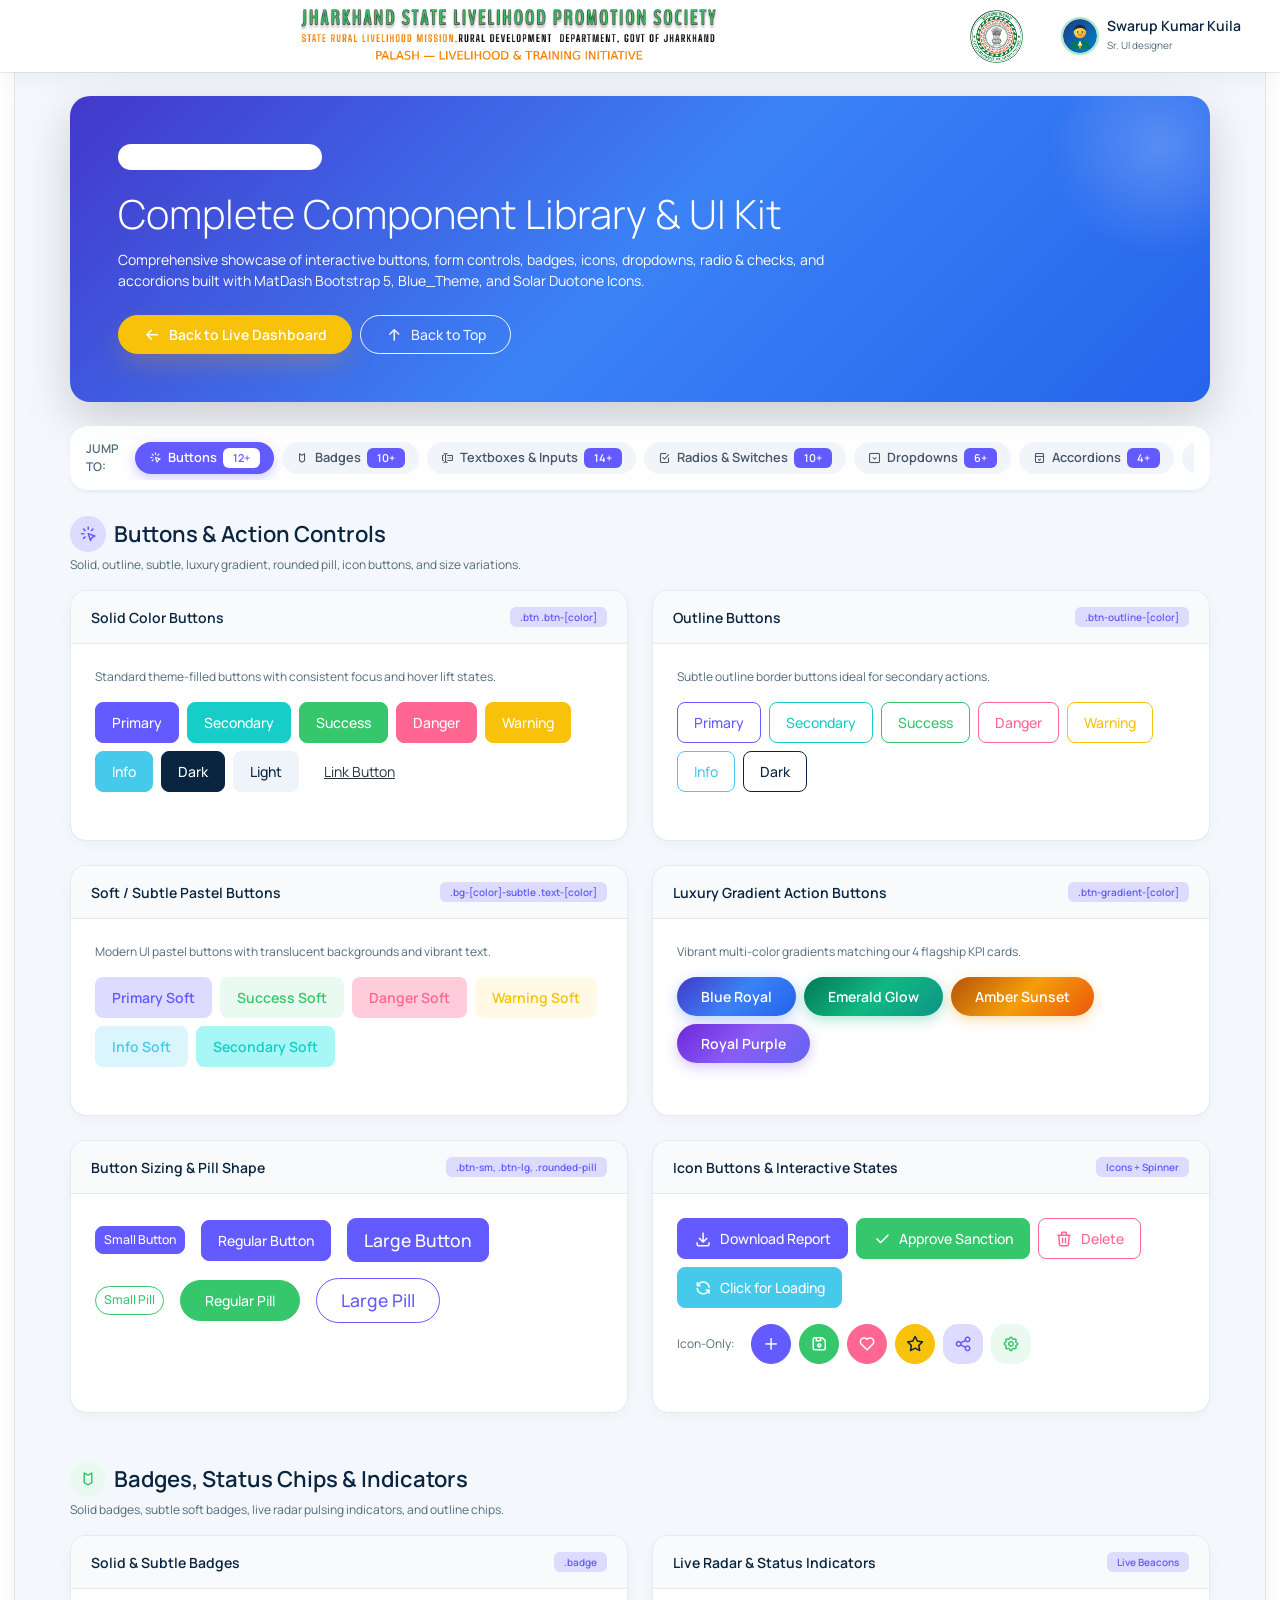
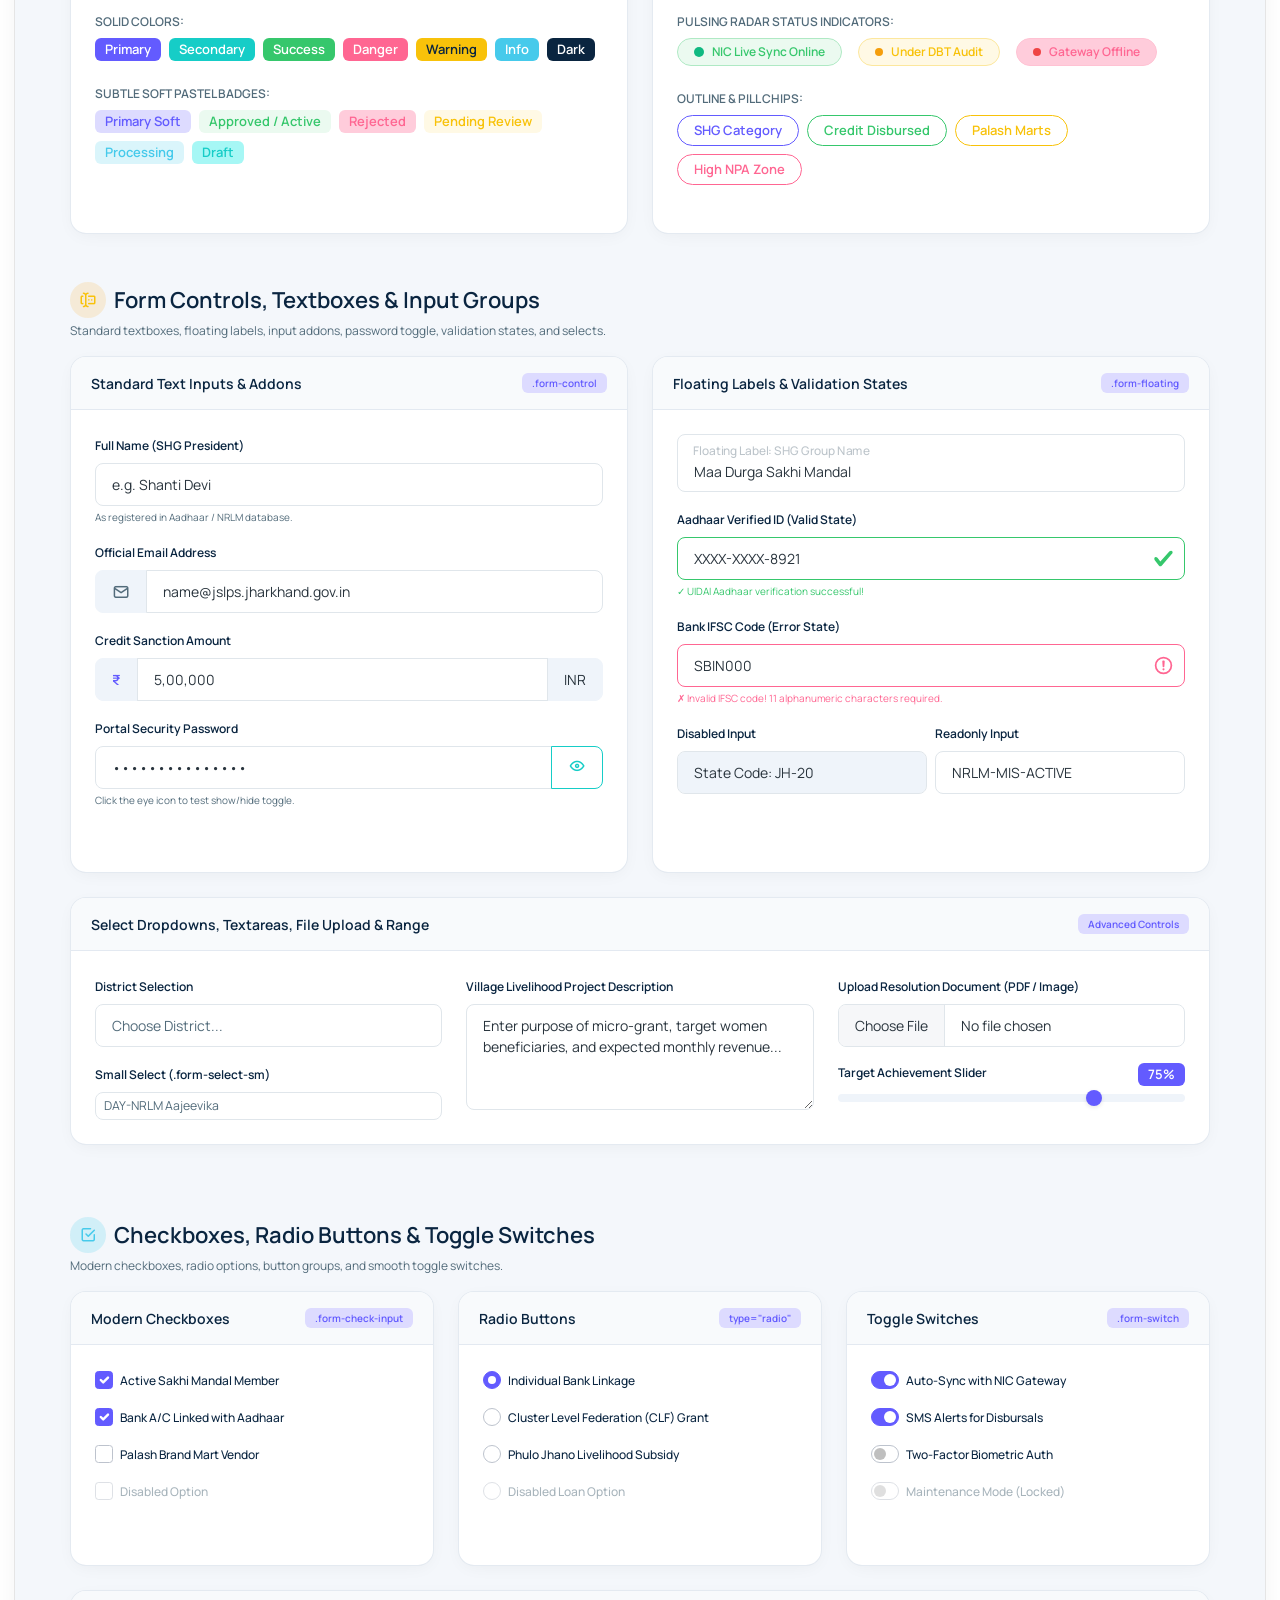
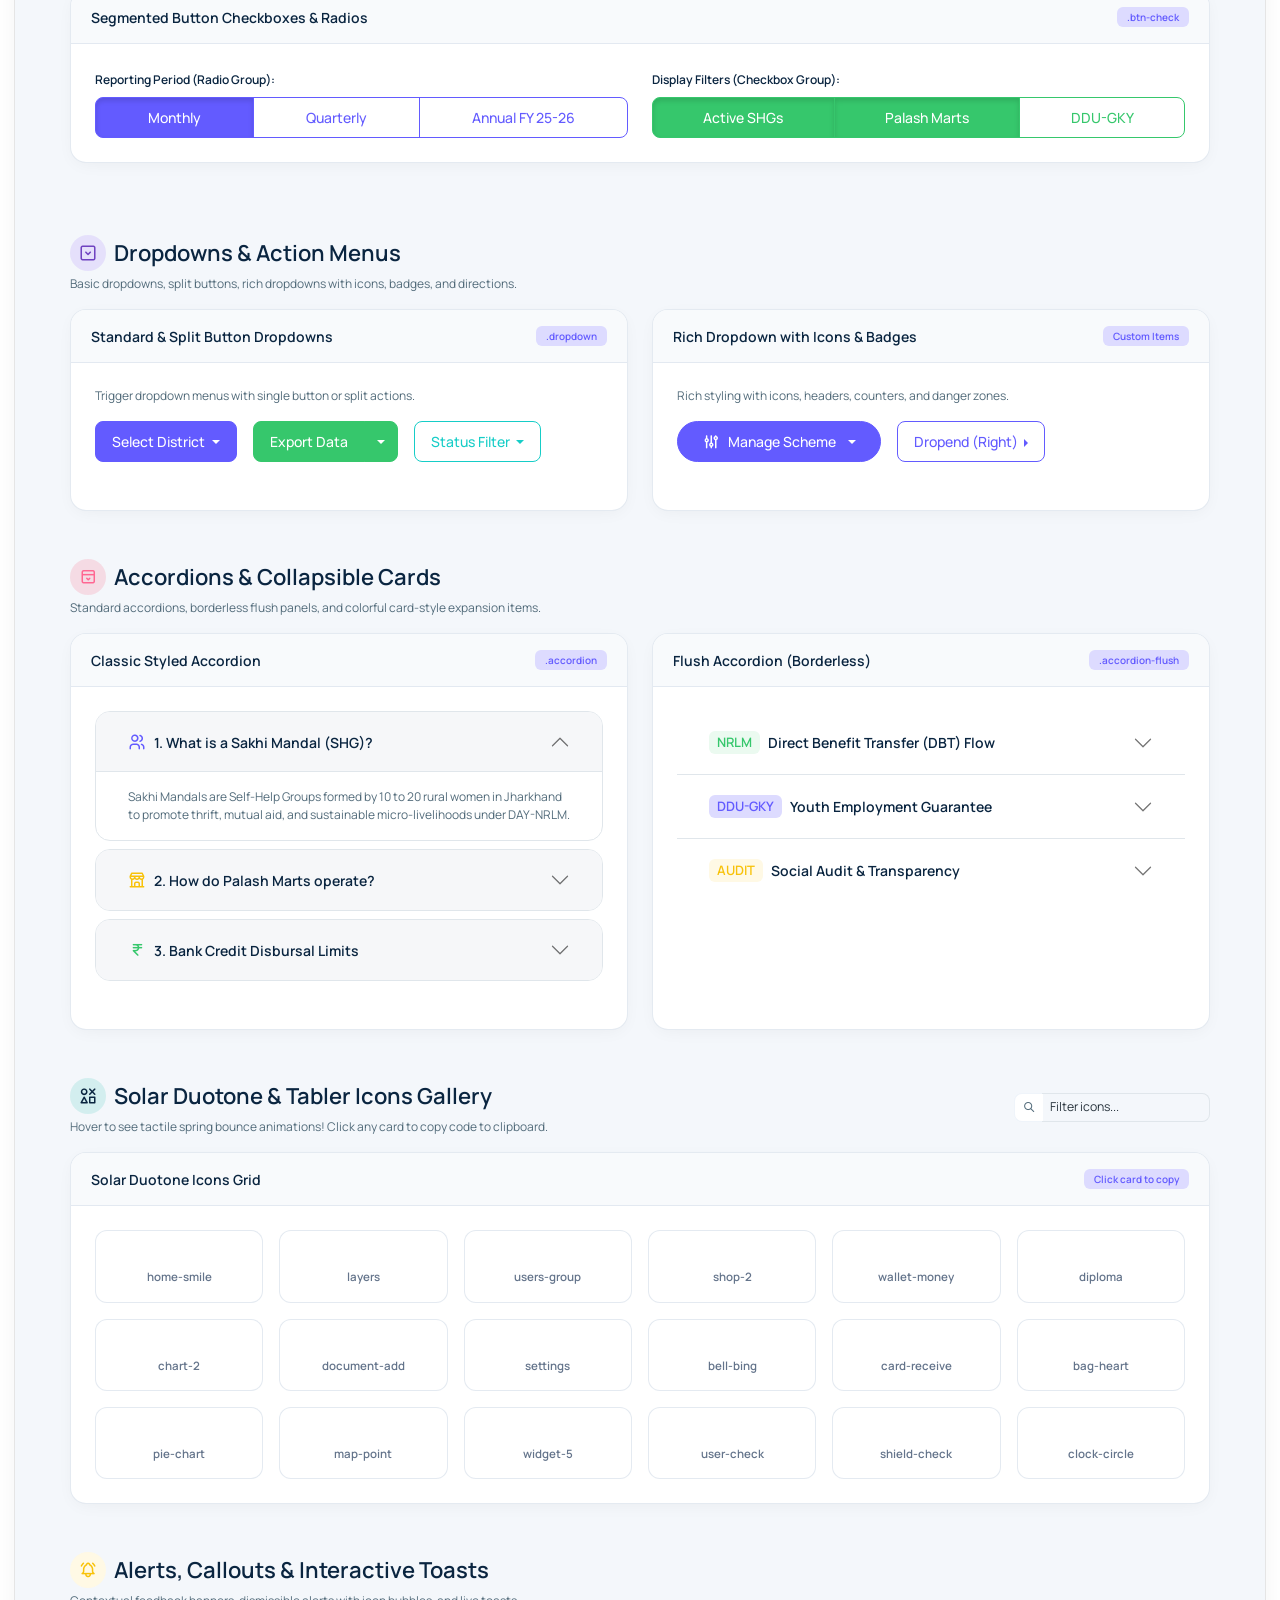
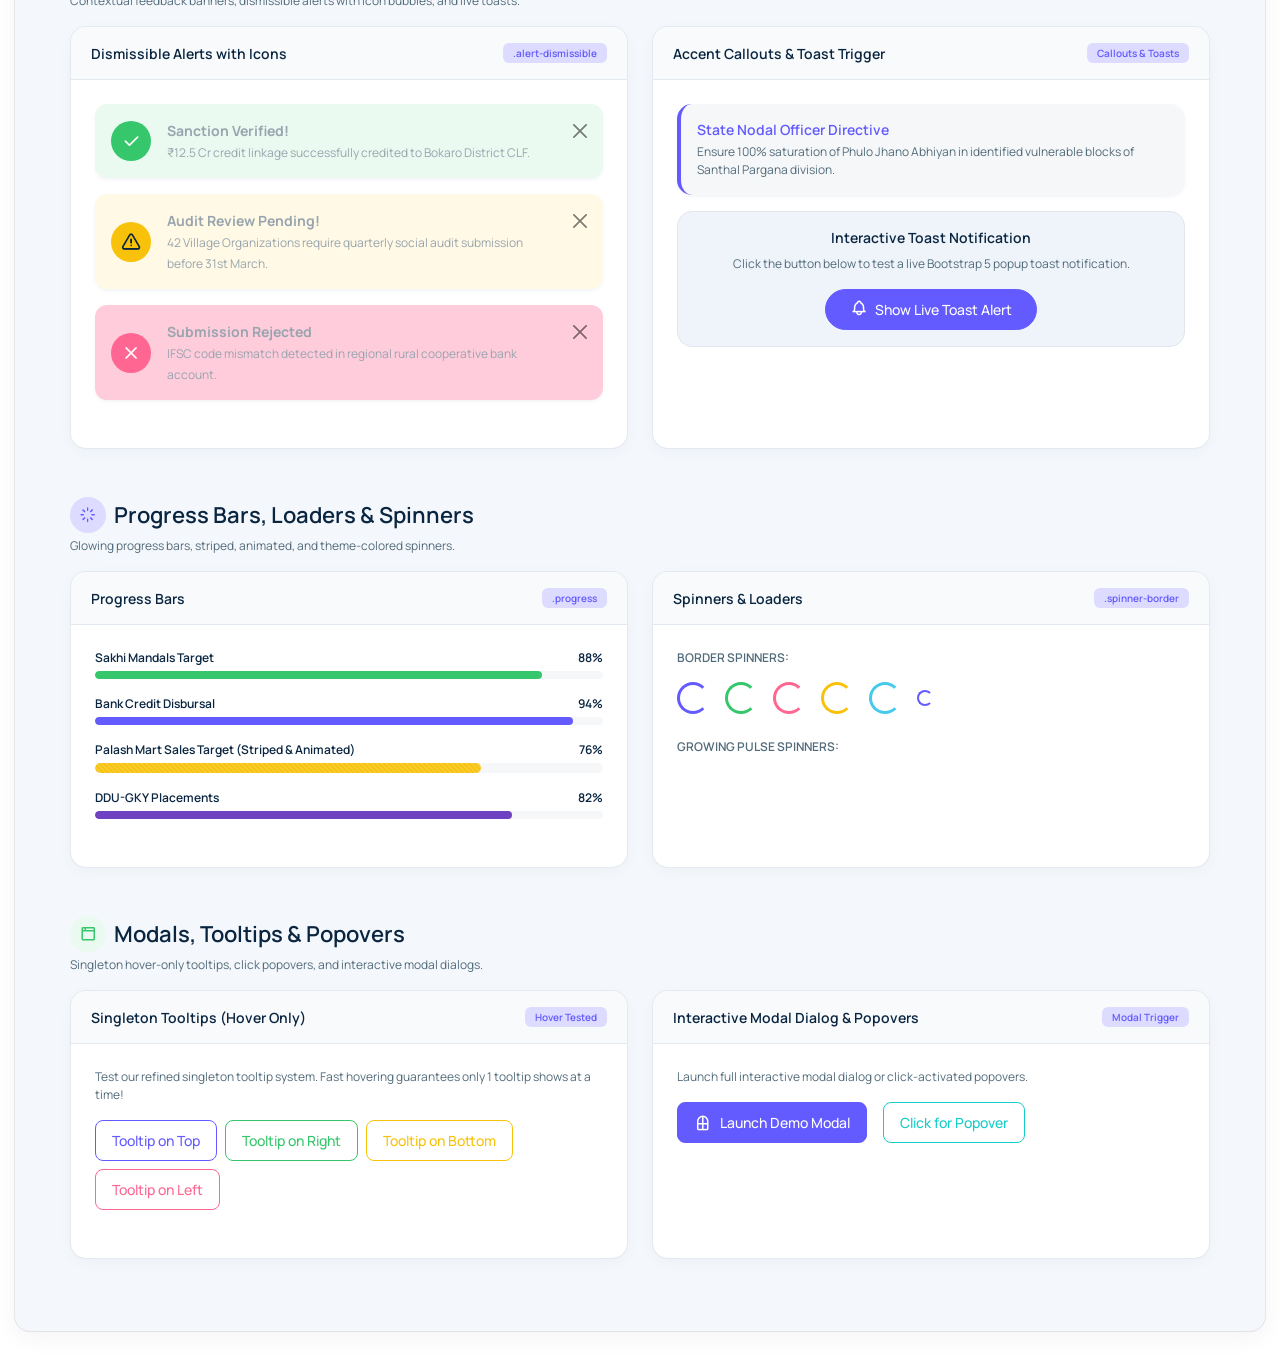
==== commit 047d217b: "Update profile name to Swarup Kumar Kuila and title to Sr. UI designer" ====
--- a/uiKit.html
+++ b/uiKit.html
@@ -215,12 +215,37 @@
   <!-- Preloader -->
   <div class="preloader">
     <div class="d-flex flex-column align-items-center justify-content-center h-100">
-      <img src="assets/images/logos/logo-icon.svg" alt="JSLPS Loader" width="64" height="64" class="float-icon mb-3" />
-      <div class="spinner-border text-success" role="status" style="width: 2.5rem; height: 2.5rem;">
-        <span class="visually-hidden">Loading JSLPS UI Kit...</span>
+      <!-- Dotted Rotating Circle with JSLPS Logo -->
+      <div class="loader-wrapper mb-3">
+        <!-- Outer Spinning Dotted Circle -->
+        <svg class="loader-dotted-spinner" width="140" height="140" viewBox="0 0 140 140">
+          <circle cx="70" cy="70" r="62" fill="none" stroke="#E2E8F0" stroke-width="3" stroke-linecap="round" stroke-dasharray="2 12" />
+          <circle cx="70" cy="70" r="62" fill="none" stroke="url(#jslpsDottedGrad)" stroke-width="4.5" stroke-linecap="round" stroke-dasharray="3 14" />
+          <defs>
+            <linearGradient id="jslpsDottedGrad" x1="0%" y1="0%" x2="100%" y2="100%">
+              <stop offset="0%" stop-color="#059669" />
+              <stop offset="50%" stop-color="#10B981" />
+              <stop offset="100%" stop-color="#F59E0B" />
+            </linearGradient>
+          </defs>
+        </svg>
+
+        <!-- Inner Counter-Spinning Dotted Ring for Extra Depth -->
+        <svg class="loader-dotted-inner" width="112" height="112" viewBox="0 0 112 112">
+          <circle cx="56" cy="56" r="50" fill="none" stroke="#059669" stroke-width="2.5" stroke-linecap="round" stroke-dasharray="2 10" opacity="0.65" />
+        </svg>
+
+        <!-- Center JSLPS Logo -->
+        <div class="loader-logo-center">
+          <img src="assets/images/logos/jslps-logo.png" alt="JSLPS Logo" class="loader-logo-img" />
+        </div>
       </div>
-      <h6 class="mt-3 fw-bold text-dark letter-spacing-1">JSLPS UI Design System</h6>
-      <span class="fs-2 text-muted">Jharkhand State Livelihood Promotion Society</span>
+
+      <h6 class="mt-2 fw-bold text-dark letter-spacing-1 mb-1">JSLPS UI DESIGN SYSTEM</h6>
+      <div class="d-flex align-items-center gap-2">
+        <span class="spinner-grow spinner-grow-sm text-success" style="width: 0.5rem; height: 0.5rem;"></span>
+        <span class="fs-2 text-muted fw-semibold">Jharkhand State Livelihood Promotion Society</span>
+      </div>
     </div>
   </div>
 
@@ -317,7 +342,7 @@
             <!-- Submenu Accordion Panel -->
             <div class="sidebarmenu">
               <div class="brand-logo d-flex align-items-center nav-logo ps-4">
-                <a href="dashboard.html" class="text-nowrap logo-img d-flex align-items-center gap-2">
+                <a href="index.html" class="text-nowrap logo-img d-flex align-items-center gap-2">
                   <img src="assets/images/logos/palash-logo.webp" alt="Palash Jharkhand Logo"
                     style="height: 65px; object-fit: contain;" />
                 </a>
@@ -330,7 +355,7 @@
                     <span class="hide-menu">JSLPS Dashboards</span>
                   </li>
                   <li class="sidebar-item">
-                    <a class="sidebar-link" href="dashboard.html" aria-expanded="false">
+                    <a class="sidebar-link" href="index.html" aria-expanded="false">
                       <iconify-icon icon="solar:home-smile-angle-line-duotone"
                         class="fs-6 me-2 menu-icon-indigo"></iconify-icon>
                       <span class="hide-menu">State Overview</span>
@@ -368,11 +393,11 @@
               <nav class="sidebar-nav" id="menu-right-mini-2" data-simplebar>
                 <ul class="sidebar-menu">
                   <li class="nav-small-cap"><span class="hide-menu">Sakhi Mandal (SHG)</span></li>
-                  <li class="sidebar-item"><a class="sidebar-link" href="dashboard.html"><i
+                  <li class="sidebar-item"><a class="sidebar-link" href="index.html"><i
                         class="ti ti-users me-2 fs-5 menu-icon-emerald"></i>SHG Directory</a></li>
-                  <li class="sidebar-item"><a class="sidebar-link" href="dashboard.html"><i
+                  <li class="sidebar-item"><a class="sidebar-link" href="index.html"><i
                         class="ti ti-building-community me-2 fs-5 menu-icon-indigo"></i>Village Org (VO)</a></li>
-                  <li class="sidebar-item"><a class="sidebar-link" href="dashboard.html"><i
+                  <li class="sidebar-item"><a class="sidebar-link" href="index.html"><i
                         class="ti ti-sitemap me-2 fs-5 menu-icon-purple"></i>Cluster Fed (CLF)</a></li>
                 </ul>
               </nav>
@@ -381,9 +406,9 @@
               <nav class="sidebar-nav" id="menu-right-mini-3" data-simplebar>
                 <ul class="sidebar-menu">
                   <li class="nav-small-cap"><span class="hide-menu">Palash Brand</span></li>
-                  <li class="sidebar-item"><a class="sidebar-link" href="dashboard.html"><i
+                  <li class="sidebar-item"><a class="sidebar-link" href="index.html"><i
                         class="ti ti-building-store me-2 fs-5 menu-icon-amber"></i>Store Outlets</a></li>
-                  <li class="sidebar-item"><a class="sidebar-link" href="dashboard.html"><i
+                  <li class="sidebar-item"><a class="sidebar-link" href="index.html"><i
                         class="ti ti-box-seam me-2 fs-5 menu-icon-orange"></i>Product Catalog</a></li>
                 </ul>
               </nav>
@@ -392,9 +417,9 @@
               <nav class="sidebar-nav" id="menu-right-mini-4" data-simplebar>
                 <ul class="sidebar-menu">
                   <li class="nav-small-cap"><span class="hide-menu">Credit Linkage</span></li>
-                  <li class="sidebar-item"><a class="sidebar-link" href="dashboard.html"><i
+                  <li class="sidebar-item"><a class="sidebar-link" href="index.html"><i
                         class="ti ti-receipt-2 me-2 fs-5 menu-icon-cyan"></i>Sanction Orders</a></li>
-                  <li class="sidebar-item"><a class="sidebar-link" href="dashboard.html"><i
+                  <li class="sidebar-item"><a class="sidebar-link" href="index.html"><i
                         class="ti ti-arrows-diff me-2 fs-5 menu-icon-purple"></i>Bank Reconciliation</a></li>
                 </ul>
               </nav>
@@ -403,9 +428,9 @@
               <nav class="sidebar-nav" id="menu-right-mini-5" data-simplebar>
                 <ul class="sidebar-menu">
                   <li class="nav-small-cap"><span class="hide-menu">DDU-GKY Skills</span></li>
-                  <li class="sidebar-item"><a class="sidebar-link" href="dashboard.html"><i
+                  <li class="sidebar-item"><a class="sidebar-link" href="index.html"><i
                         class="ti ti-school me-2 fs-5 menu-icon-purple"></i>Training Centers</a></li>
-                  <li class="sidebar-item"><a class="sidebar-link" href="dashboard.html"><i
+                  <li class="sidebar-item"><a class="sidebar-link" href="index.html"><i
                         class="ti ti-briefcase me-2 fs-5 menu-icon-emerald"></i>Youth Placements</a></li>
                 </ul>
               </nav>
@@ -414,9 +439,9 @@
               <nav class="sidebar-nav" id="menu-right-mini-6" data-simplebar>
                 <ul class="sidebar-menu">
                   <li class="nav-small-cap"><span class="hide-menu">Districts & GIS</span></li>
-                  <li class="sidebar-item"><a class="sidebar-link" href="dashboard.html"><i
+                  <li class="sidebar-item"><a class="sidebar-link" href="index.html"><i
                         class="ti ti-map-2 me-2 fs-5 menu-icon-rose"></i>District Heatmap</a></li>
-                  <li class="sidebar-item"><a class="sidebar-link" href="dashboard.html"><i
+                  <li class="sidebar-item"><a class="sidebar-link" href="index.html"><i
                         class="ti ti-chart-dots me-2 fs-5 menu-icon-indigo"></i>Ranking Index</a></li>
                 </ul>
               </nav>
@@ -425,9 +450,9 @@
               <nav class="sidebar-nav" id="menu-right-mini-7" data-simplebar>
                 <ul class="sidebar-menu">
                   <li class="nav-small-cap"><span class="hide-menu">Beneficiary Forms</span></li>
-                  <li class="sidebar-item"><a class="sidebar-link" href="dashboard.html"><i
+                  <li class="sidebar-item"><a class="sidebar-link" href="index.html"><i
                         class="ti ti-user-plus me-2 fs-5 menu-icon-teal"></i>New SHG Entry</a></li>
-                  <li class="sidebar-item"><a class="sidebar-link" href="dashboard.html"><i
+                  <li class="sidebar-item"><a class="sidebar-link" href="index.html"><i
                         class="ti ti-file-certificate me-2 fs-5 menu-icon-cyan"></i>Subsidy Claim</a></li>
                 </ul>
               </nav>
@@ -488,8 +513,8 @@
                       class="rounded-circle shadow-sm border border-2 border-success-subtle" width="38" height="38"
                       alt="Profile" />
                     <div class="d-none d-lg-block text-start">
-                      <div class="fs-3 fw-bold text-dark lh-1">Dr. Manish Kumar</div>
-                      <span class="fs-1 text-muted">CEO / State Mission Director</span>
+                      <div class="fs-3 fw-bold text-dark lh-1">Swarup Kumar Kuila</div>
+                      <span class="fs-1 text-muted">Sr. UI designer</span>
                     </div>
                     <iconify-icon icon="solar:alt-arrow-down-bold" class="fs-2 text-muted"></iconify-icon>
                   </div>
@@ -502,14 +527,14 @@
                       <img src="assets/images/profile/user-1.svg" class="rounded-circle shadow" width="52" height="52"
                         alt="Avatar" />
                       <div>
-                        <h6 class="mb-0 fs-3 fw-bold">Dr. Manish Kumar, IAS</h6>
-                        <span class="badge bg-success-subtle text-success fs-1">Nodal Officer</span>
-                        <p class="mb-0 fs-1 text-muted">jslps.jharkhand@gov.in</p>
+                        <h6 class="mb-0 fs-3 fw-bold">Swarup Kumar Kuila</h6>
+                        <span class="badge bg-success-subtle text-success fs-1">Sr. UI designer</span>
+                        <p class="mb-0 fs-1 text-muted">swarup.kuila@jslps.in</p>
                       </div>
                     </div>
                   </div>
                   <div class="p-2">
-                    <a href="dashboard.html" class="dropdown-item py-2 px-3 rounded-2 d-flex align-items-center gap-2">
+                    <a href="index.html" class="dropdown-item py-2 px-3 rounded-2 d-flex align-items-center gap-2">
                       <i class="ti ti-dashboard fs-5 text-primary"></i>
                       <span>State Mission Dashboard</span>
                     </a>
@@ -563,7 +588,7 @@
                 and accordions built with MatDash Bootstrap 5, Blue_Theme, and Solar Duotone Icons.
               </p>
               <div class="d-flex flex-wrap gap-2">
-                <a href="dashboard.html"
+                <a href="index.html"
                   class="btn btn-warning fw-bold px-4 py-2 rounded-pill shadow-glow-amber d-flex align-items-center gap-2">
                   <i class="ti ti-arrow-left fs-5"></i>
                   <span>Back to Live Dashboard</span>
--- a/assets/css/custom-animations.css
+++ b/assets/css/custom-animations.css
@@ -891,7 +891,7 @@
   transform: translateX(4px) !important;
   background: rgba(99, 91, 255, 0.06) !important;
   color: #635bff !important;
-  box-shadow: 0 2px 8px -2px rgba(99, 91, 255, 0.08) !important;
+  box-shadow: rgba(0, 0, 0, 0.06) 0px 2px 4px 0px inset !important;
 }
 
 .sidebarmenu .sidebar-link:hover iconify-icon,
@@ -1180,9 +1180,97 @@
   flex-shrink: 0 !important;
 }
 
+/* ==============================================================
+   JSLPS Dotted Circle Preloader Animations
+   ============================================================== */
+.loader-wrapper {
+  width: 140px;
+  height: 140px;
+  position: relative;
+  display: flex;
+  align-items: center;
+  justify-content: center;
+}
+
+.loader-dotted-spinner {
+  position: absolute;
+  top: 0;
+  left: 0;
+  width: 140px;
+  height: 140px;
+  animation: loaderSpinClockwise 3.2s linear infinite;
+  transform-origin: center;
+}
+
+.loader-dotted-inner {
+  position: absolute;
+  top: 14px;
+  left: 14px;
+  width: 112px;
+  height: 112px;
+  animation: loaderSpinCounter 4.5s linear infinite;
+  transform-origin: center;
+}
+
+.loader-logo-center {
+  position: absolute;
+  top: 50%;
+  left: 50%;
+  transform: translate(-50%, -50%);
+  width: 84px;
+  height: 84px;
+  border-radius: 50%;
+  background: #ffffff;
+  box-shadow: 0 4px 20px rgba(5, 150, 105, 0.15), 0 0 0 1px rgba(5, 150, 105, 0.1);
+  display: flex;
+  align-items: center;
+  justify-content: center;
+  padding: 6px;
+  z-index: 2;
+}
+
+.loader-logo-img {
+  animation: loaderLogoPulse 2.2s ease-in-out infinite;
+  max-width: 68px;
+  max-height: 52px;
+  object-fit: contain;
+}
+
+@keyframes loaderSpinClockwise {
+  0% {
+    transform: rotate(0deg);
+  }
+
+  100% {
+    transform: rotate(360deg);
+  }
+}
+
+@keyframes loaderSpinCounter {
+  0% {
+    transform: rotate(360deg);
+  }
+
+  100% {
+    transform: rotate(0deg);
+  }
+}
+
+@keyframes loaderLogoPulse {
+
+  0%,
+  100% {
+    transform: scale(1);
+  }
+
+  50% {
+    transform: scale(1.06);
+  }
+}
+
 /* Preloader safety failsafe */
 .preloader {
-  animation: preloaderSafeFade 0.4s ease 0.6s forwards !important;
+  animation: preloaderSafeFade 0.4s ease 0.8s forwards !important;
 }
 
 @keyframes preloaderSafeFade {
